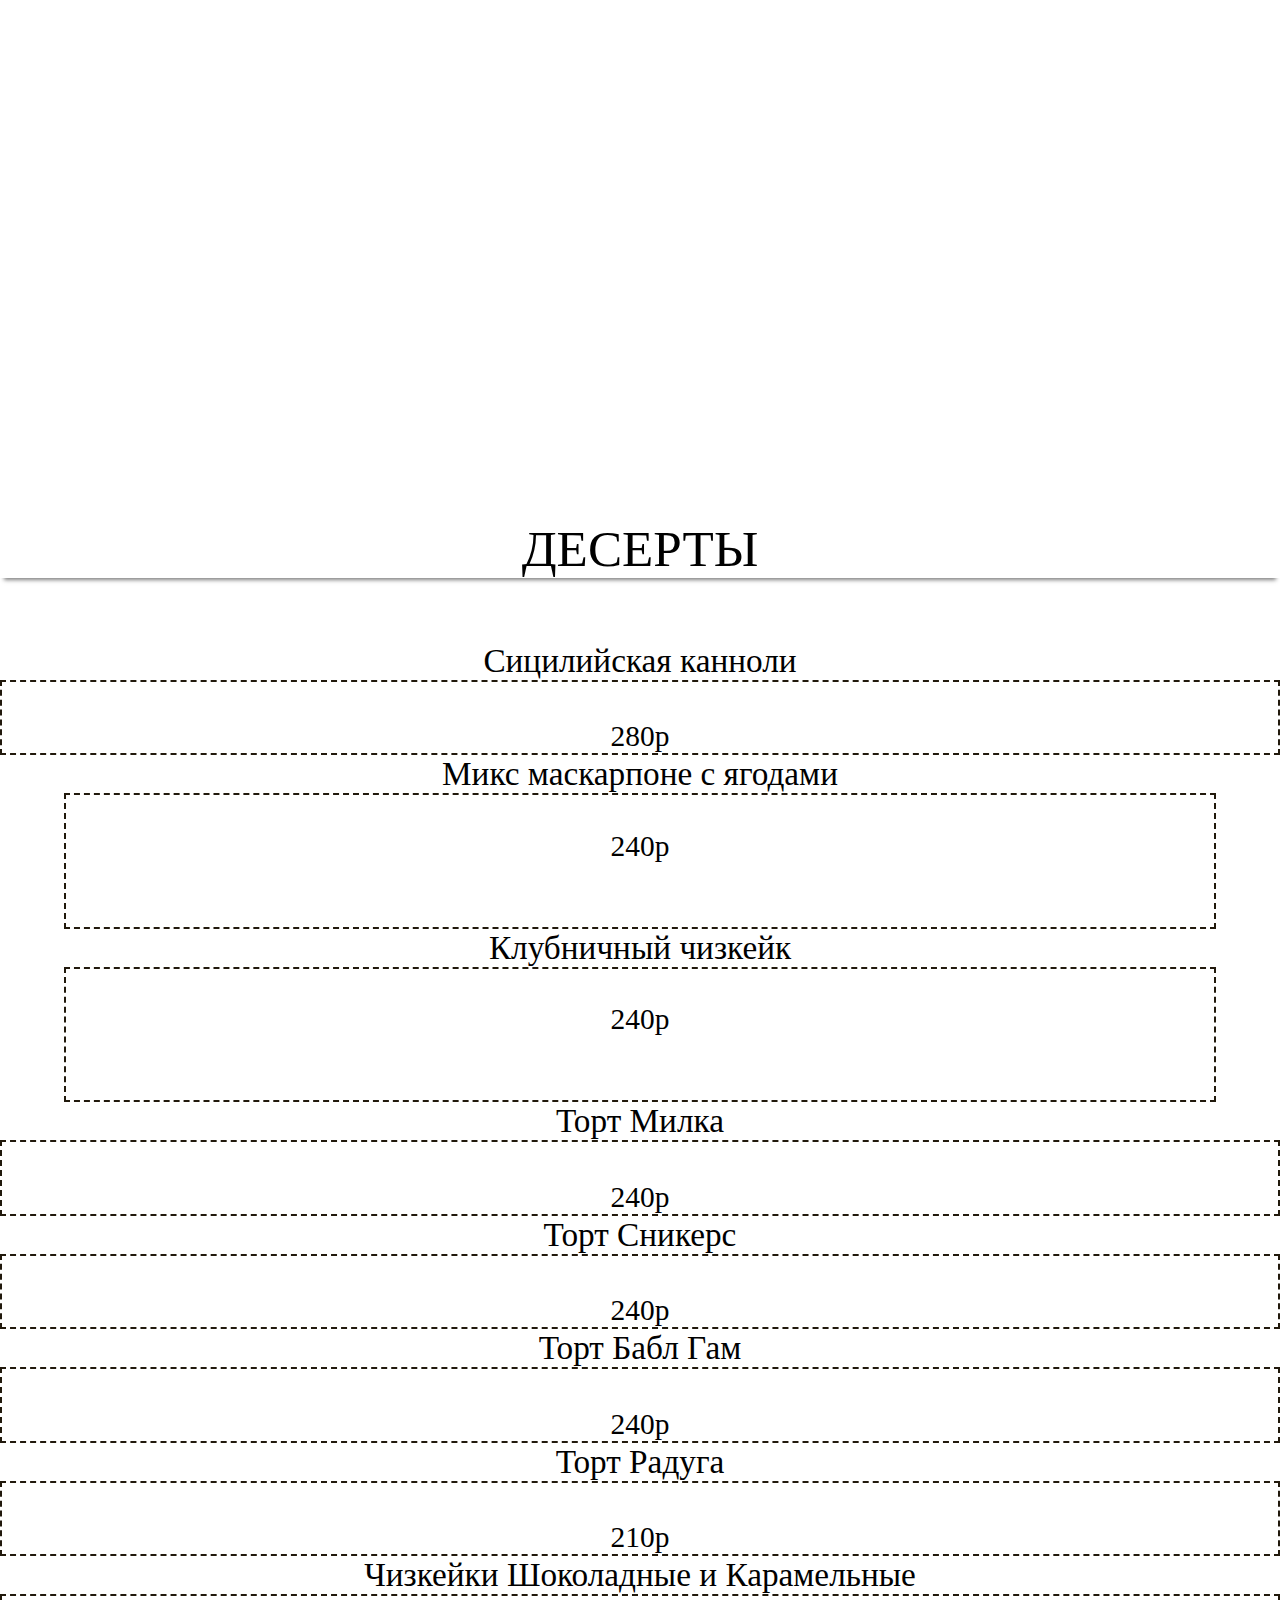
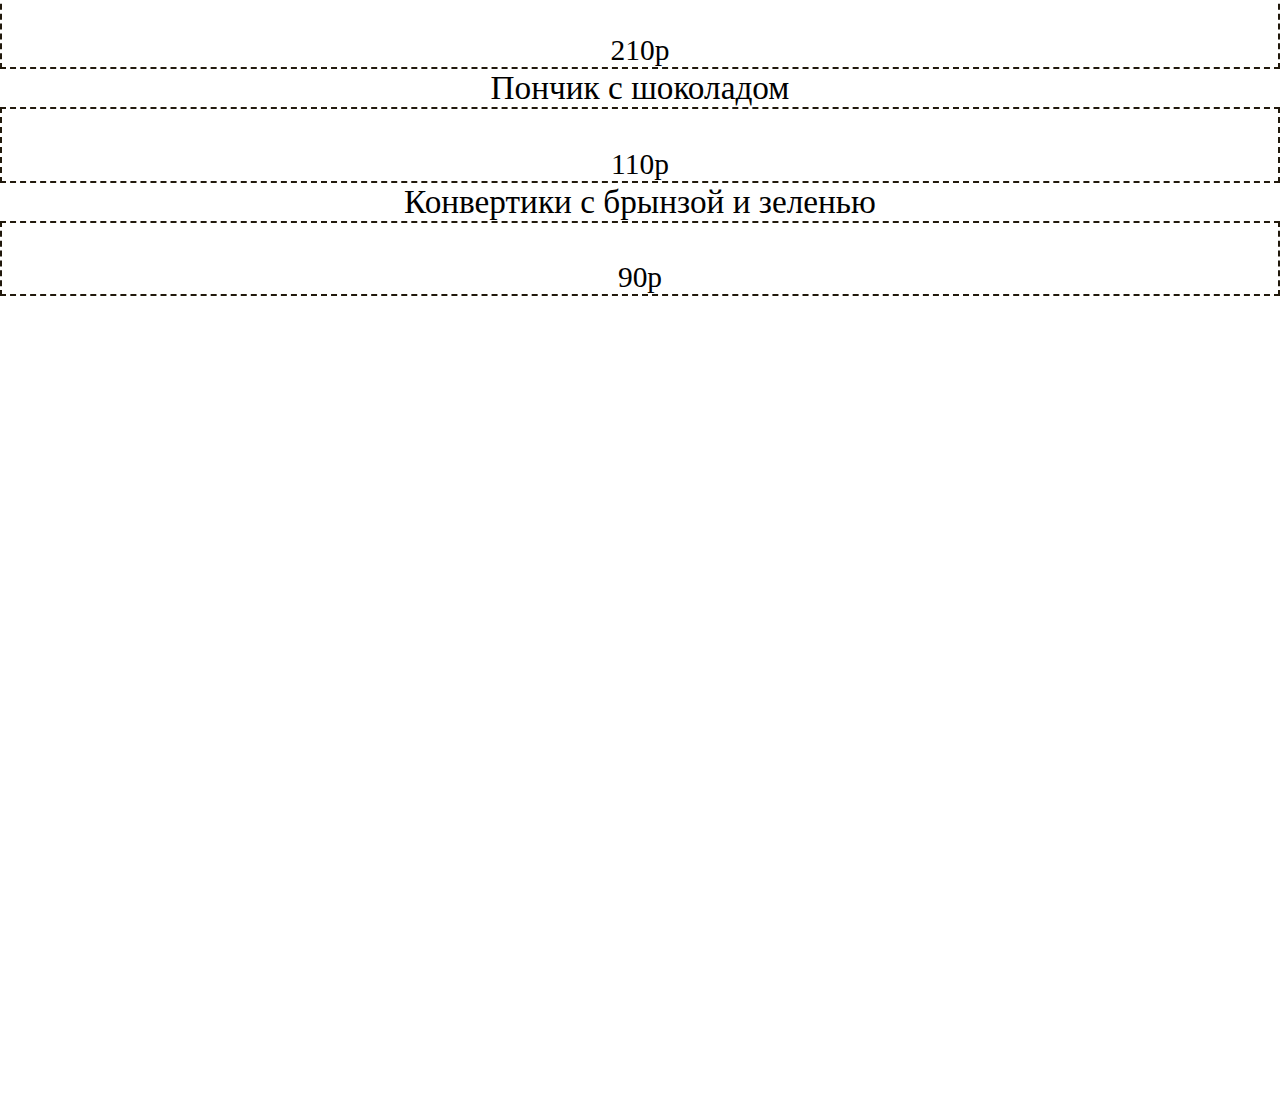
==== cakes.html @ e5238f92 "d" ====
<!DOCTYPE html>
<html lang="en">
<head>
    <meta charset="UTF-8">
    <meta name="viewport" content="width=device-width, initial-scale=1.0">
    <title>Главная</title>
    <link rel="stylesheet" href="styles.css">
    
</head>
<body style="background-image: url(images/finca-182-_1.jpg);">




    <div class="am" ><a href="index.html" id="glavnaya" align="center"><b id="vernutsya">Вернуться<br>на<br>главную</b></a></div>
    <div class="classicLogo" align="center" id="classicCof" style="margin:5% auto; width: auto;background-color:  white;box-shadow: 0 6px 4px -4px rgba(0, 0, 0, 0.5)">ДЕСЕРТЫ</div>
<div class="classicCake" >       
        <div class="classicCard"><div class="imgCake" style="background-image: url(images/pirozhnoe-sitsilijskaya-kanolo-2-1.jpg)"></div><div class="descriptionC" align="center"><div class="coffeeName">Сицилийская канноли</div><div class="coffeeDescription">280р</div></div></div>
        <div class="classicCard"><div class="imgCake" style="background-image: url(images/Tort_Yagodnyj_miks_s_maskarpone_1610_kg_14_porcz4_DF-0.jpg);"></div><div class="description" align="center"><div class="coffeeName">Микс маскарпоне с ягодами</div><div class="coffeeDescription"><div>240р</div><div class="titata"></div></div></div></div>
        <div class="classicCard"><div class="imgCake" style="background-image: url(images/chizkejk_klubnichnyj_1_56_kg.jpg)"></div><div class="description" align="center"><div class="coffeeName">Клубничный чизкейк</div><div class="coffeeDescription"><div>240р</div><div class="titata"></div></div></div></div>
        <div class="classicCard"><div class="imgCake" style="background-image: url(images/images/4f5a680e99bef23bc2319022e5d04fc9.jpg)"></div><div class="descriptionC" align="center"><div class="coffeeName">Торт Милка</div><div class="coffeeDescription">240р</div></div></div>
        <div class="classicCard"><div class="imgCake" style="background-image: url(images/0e05eee7c695a9e381f08a03bce697a1-680x500.jpeg)"></div><div class="descriptionC" align="center"><div class="coffeeName">Торт Сникерс</div><div class="coffeeDescription">240р</div></div></div>
        <div class="classicCard"><div class="imgCake" style="background-image: url(images/8aaecc8be2d02c99dc3c0104f6e.jpg)"></div><div class="descriptionC" align="center"><div class="coffeeName">Торт Бабл Гам</div><div class="coffeeDescription">240р</div></div></div>
        <div class="classicCard"><div class="imgCake" style="background-image: url(images/gourmet-dessert-cake.jpeg)"></div><div class="descriptionC" align="center"><div class="coffeeName">Торт Радуга</div><div class="coffeeDescription">210р</div></div></div>
        <div class="classicCard"><div class="imgCake" style="background-image: url(images/chizkejk-assorti-shokoladno-karamelnoe-2-0.jpg)"></div><div class="descriptionC" align="center"><div class="coffeeName">Чизкейки Шоколадные и Карамельные</div><div class="coffeeDescription">210р</div></div></div>
        <div class="classicCard"><div class="imgCake" style="background-image: url(images/donat-glazirovannyj-s-shokoladnoj-nachinkoj-320x320.jpg)"></div><div class="descriptionC" align="center"><div class="coffeeName">Пончик с шоколадом</div><div class="coffeeDescription">110р</div></div></div>
        <div class="classicCard"><div class="imgCake" style="background-image: url(images/1645765741_1-vostorg-buzz-p-konvertiki-iz-lepeshki-s-nachinkoi-3.jpg)"></div><div class="descriptionC" align="center"><div class="coffeeName">Конвертики с брынзой и зеленью</div><div class="coffeeDescription">90р</div></div></div>

        <!-- <div class="classicCard"><div class="imgCake" style="background-image: url(images/tiramisu-maskarpone-0.jpg)"></div><div class="descriptionC" align="center"><div class="coffeeName">Тирамису</div><div class="coffeeDescription"><div>280 руб.</div><div class="titata"></div></div></div></div> -->
        <!-- <div class="classicCard"><div class="imgCake" style="background-image: url(images/tort-rikotta-s-grushej-2-0.jpg)"></div><div class="descriptionC" align="center"><div class="coffeeName">Риккота и грушей</div><div class="coffeeDescription"><div>260 руб.</div><div class="titata"></div></div></div></div> -->
        <!-- <div class="classicCard"><div class="imgCake" style="background-image: url(images/tort-red-velvet-3-0.jpg)"></div><div class="descriptionC" align="center"><div class="coffeeName">Красный бархат</div><div class="coffeeDescription"><div>240 руб.</div><div></div></div></div></div> -->
        <!-- <div class="classicCard"><div class="imgCake" style="background-image: url(images/pirozhnoe-grafskie-razvaliny-2-1.jpg)"></div><div class="descriptionC" align="center"><div class="coffeeName">Графские развалины</div><div class="coffeeDescription"><div>240 руб.</div><div class="titata"></div></div></div></div> -->
        <!-- <div class="classicCard"><div class="imgCake" style="background-image: url(images/tort-mandarinovyj-s-merengoj-2-0.jpg)"></div><div class="descriptionC" align="center"><div class="coffeeName">Мандариновый тортик</div><div class="coffeeDescription"><div>240 руб.</div><div class="titata"></div></div></div></div> -->
        <!-- <div class="classicCard"><div class="imgCake" style="background-image: url(images/tort-smetannik-12p-0.jpg)"></div><div class="descriptionC" align="center"><div class="coffeeName">Сметанник</div><div class="coffeeDescription"><div>210 руб.</div><div class="titata"></div></div></div></div> -->
        <!-- <div class="classicCard"><div class="imgCake" style="background-image: url(images/tartaletka_malinovaya-0.jpg)"></div><div class="descriptionC" align="center"><div class="coffeeName">Тарталетка с малиной</div><div class="coffeeDescription"><div>210 руб.</div><div class="titata">Постная и самое главное мега вкусная тарталетка</div></div></div></div> -->
        <!-- <div class="classicCard"><div class="imgCake" style="background-image: url(images/f35ddae2199bd16170cbde7e03fb8c80-1100x825.jpg)"></div><div class="descriptionC" align="center"><div class="coffeeName">Тарталетка с фисташкой и малиной</div><div class="coffeeDescription"><p><br>210 руб.<br><br></p></div></div></div> -->
        <!-- <div class="classicCard"><div class="imgCake" style="background-image: url(images/ponchik-s-rozovoj-glazuryu-i-posypkoj-iz-belogo-shokolada-320x320.jpg)"></div><div class="descriptionC" align="center"><div class="coffeeName">Пончик с панакотой</div><div class="coffeeDescription"><p><br>110 руб.<br><br>Раф, который хочет почувствовать себя на курорте. Летний, свежий и сладкий.</p></div></div></div> -->
        <!-- <div class="classicCard"><div class="imgCake" style="background-image: url(images/ponchik-s-malinovoj-nachinkoj-konditerskoj-rozovoj-glazuryu-1.jpg)"></div><div class="descriptionC" align="center"><div class="coffeeName">Пончик с малиной</div><div class="coffeeDescription"><div>110 руб.</div><div class="titata">Взрывной дуэт,,, Этот пончик станет настоящим хитом в компании чашечки кофе</div></div></div></div> -->
        <!-- <div class="classicCard"><div class="imgCake" style="background-image: url(images/kruassan-otpechennyj-s-vetchinoj-i-syrom-2-0.jpg)"></div><div class="descriptionC" align="center"><div class="coffeeName">Круассан с сыром и ветчиной</div><div class="coffeeDescription"><p><br>180 руб.</p></div></div></div> -->
</div>
</body>
</html>
---- styles.css ----
html{
    margin: 0%;
    padding: 0%;
    height: 300%;
    overflow-x: hidden; 
}
body{
    margin: 0%;
    padding: 0%;
    height: 100%;
    
}

.a{
    background-image: url("holder.jpg") ;
    background-repeat: no-repeat;
    background-position: 50%,50%; 
background-size: cover; 
    height: 30%;
    display: flex;
    flex-direction: column;
    color: white;
    font-family:Incendio;
    position:relative;
padding-bottom:50px;


-webkit-animation-duration: 4s;
animation-duration: 4s;
-webkit-animation-fill-mode: both;
animation-fill-mode: both;
-webkit-animation-name: fadeIn;
animation-name: fadeIn;
}

@-webkit-keyframes fadeIn {
    0% {opacity: 0;}
    100% {opacity: 1;}
    }
    @keyframes fadeIn {
    0% {opacity: 0;}
    100% {opacity: 1;}
    }
.am{
    background-image: url("Coffee_Lavandula_Cookies_442414_3840x2400.jpg") ;
    background-repeat: no-repeat;
    background-position: 50%,50%; 
background-size: cover; 
    height: 15%;
    display: flex;
    flex-direction: column;
    color: white;
    font-family:Incendio;
    position:relative;
padding-bottom:50px;

}
#aslogan{
    
    margin:auto 2% auto 62%;
    
    font-size: 3.7vw;
    /* background-color: darkmagenta; */
}

#shapka{
    display: flex;
    font-size: 3.1vw;
    /* margin: 6% 0 0 0; */
    padding: 0 10% 1% 10%;
    column-gap: 10%;
    background-color: rgba(0, 0, 0, 0.486);
    transition: 0.5s; /* Время эффекта */
    position:absolute;
bottom:0;
width:100%;
}

#shapka:hover{
    display: flex;
    font-size: 3.1vw;
    margin: 6% 0 0 0;
    padding: 0 10% 1% 10%;
    column-gap: 10%;
    color: rgb(0, 0, 0);
    background-color: rgba(255, 255, 255, 0.429);
}
a.button {
    text-decoration: none;
}
   
#b{
    display: flex;
    padding: 4% 10% 0 16%;
    height: auto;
    column-gap: 20%;
 
}

#bimg{
    /* background-color: greenyellow; */
    width: 48%;
}
#bimg img{
    width: 100%;
    margin:5% 15%;
    transition: 0.5s; /* Время эффекта */
}

   #bimg img:hover {
    transform: scale(1.1); /* Увеличиваем масштаб */
    
   }

#insta img:hover{
    transform: scale(1.1); /* Увеличиваем масштаб */
}












#bslogan {
    width: 50%;
    font-family:Incendio;
    font-size: 3vw;
    border-top:  dashed rgb(33, 25, 12) 2px;
    padding: 3% 0;
    display: flex;
    flex-direction: column;
    row-gap: 5%;
}

#bslogan img{
    width: 47%;
    margin-left: 26%;
}

#c{
    padding: 2% 5%;
    display: grid;
    grid-gap: 10px;
    grid-template-columns: repeat(auto-fill, minmax(45%, 45%));
    column-gap: 5%;
    row-gap:10%;
    height: 20%;    
    justify-content: center;
}




.menuCoffee{
    background-color: black;
    width: 100%;
    background-position: 50%,50%; 
background-size: 100%; 
color: white;
    font-family:Incendio;
    font-size: 2.5vw;
    padding: 1% 0 0 4%;
    transition: 0.2s; /* Время эффекта */
    background-repeat: no-repeat;
    
}

.menuCoffee:hover{
    width: 100%;
    background-position: 50%,50%; 
background-size: 100%; 
color: white;
    font-family:Incendio;
    font-size: 2.5vw;
    padding: 1% 0 0 4%;
    box-shadow: 0px -5px 10px 0px rgba(0, 0, 0, 0.5)
}


.menuCoffeeText{
    width: 100%;
    height:100%;
    background-position: 50%,50%; 
background-size: 100%; 
color: rgb(0, 0, 0);
    font-family:Incendio;
    font-size: 4.2vw;
    padding: 4% 0 0 4%;
    background-color: rgba(255, 255, 255, 0.806);
    transition: 0.9s; /* Время эффекта */
    text-align: center;
    border: dotted black 3px;
}
.menuCoffeeText:hover{
    width: 100%;
    height:100%;
    background-position: 50%,50%; 
background-size: 100%; 
color: rgb(0, 0, 0);
    font-family:Incendio;
    font-size: 4.7vw;
    padding: 4% 0 0 4%;
    background-color: rgba(255, 255, 255, 0.806);
    transition: 0.9s; /* Время эффекта */
    text-align: center;
    border: dotted black 3px;
}


.classicLogo{
    font-family:Standard;
    font-size: 4vw;
    margin: 7% 5% 1% 5%;
}
.classicLogo2{
    font-family:Standard;
    font-size: 4vw;
    margin: 2% 5% 1% 5%;
}


.classic{
    display: grid;
    column-gap: 3%;
    row-gap: 5%;
        grid-template-columns: repeat(3,30%);
        grid-template-rows: 30% 30% 30%;
        justify-content: center;
        width: 100%;
        margin-top: 1%;
}
.classic2{
    display: grid;
    column-gap: 3%;
    row-gap: 2%;
        grid-template-columns: repeat(3,30%);
        grid-template-rows: 50% 50%;
        justify-content: center;
        width: 100%;
}

.classic3{
    display: grid;
    column-gap: 3%;
    row-gap: 5%;
        grid-template-columns: repeat(3,30%);
        grid-template-rows: 30% 30% 30%;
        justify-content: center;
        width: 100%;
        margin-top: 1%;
}
.classic4{
    display: grid;
    column-gap: 3%;
    row-gap: 2%;
        grid-template-columns: repeat(3,30%);
        grid-template-rows: 23% 23% 23% 23%;
        justify-content: center;
        width: 100%;
        margin-top: 1%;
}
.classic5{
    display: grid;
    column-gap: 3%;
    row-gap: 2%;
        grid-template-columns: repeat(3,30%);
        grid-template-rows: 23% 23% 23% 23%;
        justify-content: center;
        width: 100%;
        margin-top: 1%;
}
.classicCard{
    width:100%;
    height:110%;
    padding: 0;
    display: flex;
    flex-direction: column;
    font-family:Incendio;
background-color: white;
}
.SiropCard{
    width:auto;
    height:100%;
    padding: 0;
    display: flex;
    flex-direction: column;
    font-family:LavanderiaC;
    
}
.vseSiropy{
    display: grid;
        column-gap: 5%;
        row-gap: 1%;
            grid-template-columns: repeat(6,10%);
            grid-template-rows: 50% 50%;
            justify-content: center;
            width: auto;
            margin-top: 1%;
            height:40%;
            background-color: rgba(255, 255, 255, 0.564);
            border-top: dotted 7px rgb(146, 105, 160);
}
.vseSiropy2{
    display: grid;
        column-gap: 5%;
        row-gap: 1%;
            grid-template-columns: repeat(6,10%);
            grid-template-rows: 19% 19% 19% 19% 19%;
            justify-content: center;
            width: auto;
            margin-top: 1%;
            height:100%;
            background-color: rgba(255, 255, 255, 0.564);
            border-top: dotted 7px rgb(146, 105, 160);
}
.vseSiropy3{
    display: grid;
        column-gap: 5%;
        row-gap: 1%;
            grid-template-columns: repeat(6,10%);
            grid-template-rows:  32% 32% 32%;
            justify-content: center;
            width: auto;
            margin-top: 1%;
            height:60%;
            background-color: rgba(255, 255, 255, 0.564);
            border-top: dotted 7px rgb(146, 105, 160);
}
.vseSiropy4{
    display: grid;
        column-gap: 5%;
        row-gap: 1%;
            grid-template-columns: repeat(6,10%);
            grid-template-rows:  100;
            justify-content: center;
            width: auto;
            margin-top: 1%;
            height:20%;
            background-color: rgba(255, 255, 255, 0.564);
            border-top: dotted 7px rgb(146, 105, 160);
}
.vseSiropy5{
    display: grid;
        column-gap: 5%;
        row-gap: 1%;
            grid-template-columns: repeat(6,10%);
            grid-template-rows:  100;
            justify-content: center;
            width: auto;
            margin-top: 1%;
            height:20%;
            background-color: rgba(255, 255, 255, 0.564);
            border-top: dotted 7px rgb(146, 105, 160);
}
.imgCoffee{
    height:50%;
    background-position: 50%,50%; 
background-size: 100%; 
background-repeat: no-repeat;
aspect-ratio: 1 /1;
}
.imgCoffee2{
    height:90%;
    background-position: 50%,50%; 
background-size: 100%; 
background-repeat: no-repeat;
aspect-ratio: 1 /1;
background-position:  bottom;
}
.description{
    height:50%;
    padding: 0 5%;
   
    display: flex;
    flex-direction: column;
}
.description2{
    height:10%;
}
.coffeeName{
    padding: 0 0 0 0;
    height:auto;
    font-size: 2.6vw;
}
.coffeeName2{
    background-color: white;
    padding: 0 0 0 0;
    height:auto;
    margin-top:3%;
    font-size: 2.3vw;
    /* border:dashed rgb(33, 25, 12) 2px; */
    box-shadow: 0 6px 4px -4px rgba(0, 0, 0, .2);
}
.coffeeDescription{
    font-size: 2.3vw;
    padding: 3% 1% 0 1%;
    height:auto;
    border:  dashed rgb(33, 25, 12) 2px;
    vertical-align: middle
    
}
.coffeeDescription2{
    font-size: 1.3vw;
    padding: 1% 0.2% 0 0.2% ;
    height:auto;
    border:  dashed rgb(33, 25, 12) 2px;
    vertical-align: middle
    
}
font-face {
	font-family: 'CzizhBody'; 
	src: url(ofont.ru_Czizh.ttf); 
}

@font-face {
	font-family: 'Incendio'; 
	src: url(ofont.ru_Ebbe.ttf); 
}
@font-face {
	font-family: 'LavanderiaC'; 
	src: url(ofont.ru_LavanderiaC.ttf); 
}
@font-face {
	font-family: 'CaressofSteel'; 
	src: url(ofont.ru_Caress\ of\ Steel.ttf); 
}

@font-face {
	font-family: 'Hero'; 
	src: url(ofont.ru_Hero.ttf); 
}

@font-face {
	font-family: 'Standard'; 
	src: url(ofont.ru_Ebbe\ \(1\).ttf); 
}
#sliders{
    display: flex;
    margin:10% 30%;
}




a {
    text-decoration: none;
    color:inherit;
}

a:link {
    text-decoration: none;
    color:inherit;
}

a:visited {
    text-decoration: none;
    color:inherit;
}

a:focus {
    text-decoration: none;
    color:inherit;
}

a:hover {text-decoration: none;
    color:inherit;
}

a:active {
    text-decoration: none;
    color:inherit;
}

/* 
.slider {
  position: relative;
  width: 100%;
  height: 400px;
  overflow: hidden;
}
 
.slide {
  position: absolute;
  width: 100%;
  height: 100%;
  opacity: 0;
  transition: opacity 1s;
}
 
.slide:first-child {
  opacity: 1;
} */





#vernutsya{
    margin:auto;
    color: white;
    font-family:Incendio;
   
}

#glavnaya{
    display: flex;
    flex-direction: column;
    background-repeat: no-repeat;
    background-position: center center;
background-size: cover; 
    background-image: url("orig.png") ;
    background-position: 50%,50%; 
background-size: 150%; 
margin: 1% 30%;
padding:auto;
height: 100%;
margin-top:2%;
font-size: 2.5vw;
    transition: 0.5s; /* Время эффекта */
    
}
#glavnaya:hover{
    display: flex;
    flex-direction: column;
    background-repeat: no-repeat;
    background-position: center center;
background-size: cover; 
    background-image: url("orig.png") ;
    background-position: 50%,50%; 
background-size: 150%; 
margin: 1% 30%;
padding:auto;
height: 100%;
margin-top:2%;
    font-size: 2.7vw;
    transform: scale(1.2);
}



#simg{
    width: 100%;
}

#simg img{
    width: 100%;
    margin:0% 10%;
    transition: 0.5s; /* Время эффекта */
}

#simg img:hover {
    transform: scale(1.1); /* Увеличиваем масштаб */
   
   }

   #s{
    display: flex;
    padding: 2% 10% 0 2%;
    height:auto;
    column-gap: 15%;
    
   }
   #stext{
    width: 50%;
    font-family:Incendio;
    font-size: 3.4vw;
    border-top:  dashed rgb(33, 25, 12) 2px;
    padding: 3% 0;
    display: flex;
    flex-direction: column;
    row-gap: 5%;

   }




   .btn-up {
    /* фиксированное позиционирование */
    position: fixed;
    /* цвет фона */
    background-color: #452613;
    /* расстояние от правого края окна браузера */
    right: 20px;
    /* расстояние от нижнего края окна браузера */
    bottom: 0;
    /* скругление верхнего левого угла */
    border-top-left-radius: 8px;
    /* скругление верхнего правого угла */
    border-top-right-radius: 8px;
    /* вид курсора */
    cursor: pointer;
    /* отображение элемента как flex */
    display: flex;
    /* выравниваем элементы внутри элемента по центру вдоль поперечной оси */
    align-items: center;
    /* выравниваем элементы внутри элемента по центру вдоль главной оси */
    justify-content: center;
    /* ширина элемента */
    width: 60px;
    /* высота элемента */
    height: 50px;
  }
  
  .btn-up::before {
    content: "";
    width: 40px;
    height: 40px;
    background: transparent no-repeat center center;
    background-size: 100% 100%;
    background-image: url("data:image/svg+xml,%3Csvg xmlns='http://www.w3.org/2000/svg' width='16' height='16' fill='%23fff' viewBox='0 0 16 16'%3E%3Cpath fill-rule='evenodd' d='M7.646 4.646a.5.5 0 0 1 .708 0l6 6a.5.5 0 0 1-.708.708L8 5.707l-5.646 5.647a.5.5 0 0 1-.708-.708l6-6z'/%3E%3C/svg%3E");
  }
  
  .btn-up_hide {
    display: none;
  }
  .titata{
    padding:2rem 0.5rem;
  }
  
  @media (hover: hover) and (pointer: fine) {
    .btn-up:hover {
      background-color: #502d18; /* цвет заднего фона при наведении */
    }
    
  }


  @media (orientation: portrait) {
    #aslogan{
    
        margin:auto 2% auto 62%;
        
        font-size: 6vw;
    }
    body{
        box-shadow: inset 0px 0px 40px 40px #ffffff;
    }
    .a{
        height: 5%;}
    .am{
            height: 7%;}
            
            
            #glavnaya{
                
            background-size: 300%; 
            margin-top:3% 0 0 0;
            font-size: 6.5vw;
                
            }
            #glavnaya:hover{
                background-size: 300%; 
            margin-top:3% 0 0 0;
            font-size: 7.5vw;
            }




            #b{
                display: flex;
                padding: 4% 1% 0 1%;
                height: auto;
                column-gap: 15%;
                
            }
            #shapka{
                display: flex;
                font-size: 6vw;
                padding: 0 2% 1% 2%;
                column-gap: 4%;
                background-color: rgba(0, 0, 0, 0.486);
                transition: 0.5s; /* Время эффекта */
                position:absolute;
            bottom:0;
            width:100%;
            }
            #bimg{
                /* background-color: greenyellow; */
                width: 70%;
            }
            #bslogan {
                width: 50%;
                font-family:Incendio;
                font-size: 6vw;
                border-top:  dashed rgb(33, 25, 12) 2px;
                padding: 3% 0;
                display: flex;
                flex-direction: column;
                row-gap: 5%;
            }
            #c{
                padding: 2% 0;
                display: grid;
                grid-gap: 10px;
                grid-template-columns: repeat(auto-fill, minmax(300px, 300px));
                column-gap: 5%;
                row-gap:5%;
                height: 40%;    
                justify-content: center;
            }
            .menuCoffeeText{
                width: auto;
                height:auto;
                background-position: 50%,50%; 
            background-size: 100%; 
            color: white;
                font-family:Incendio;
                font-size: 8vw;
                padding: 5% 0 0 10%;
                color: rgb(0, 0, 0);
                background-color: rgba(255, 255, 255, 0.792);
                transition: 0.9s; /* Время эффекта */
                border:none;
                border-bottom: dashed black 4px;
            }
            .menuCoffee{
                border-radius: 5%;
                padding:0;
            }
            .classicLogo{
                font-family:Standard;
                font-size: 10vw;
                margin: 7% 5% 0 5%;
            }
            .classicCard{
                width:100%;
                height:auto;
                padding: 0;
                display: flex;
                flex-direction: column;
            }
            .classicRow{
                height:8%;
  }

  .classic{
    display: grid;
    column-gap: 3%;
    row-gap: 5%;
        grid-template-columns: repeat(2,45%);
        grid-template-rows: auto;
        justify-content: center;
        width: 100%;
        margin-top: 1%;
}
.classic2{
    display: grid;
    column-gap: 3%;
    row-gap: 2%;
    
        grid-template-columns: repeat(2,45%);
        grid-template-rows: 30% 30% 30%;
        justify-content: center;
        width: 100%;
}

.classic3{
    display: grid;
    column-gap: 3%;
    row-gap: 5%;
        grid-template-columns: repeat(2,45%);
        grid-template-rows: 20% 20% 20% 20%;
        justify-content: center;
        width: 100%;
        margin-top: 1%;
}
.classic4{
    display: grid;
    column-gap: 3%;
    row-gap: 2%;
    height: auto;
        grid-template-columns: repeat(2,45%);
        grid-template-rows: 18% 18% 18% 18% 18% ;
        justify-content: center;
        width: 100%;
        margin-top: 1%;
}
.classic5{
    display: grid;
    column-gap: 3%;
    row-gap: 2%;
        grid-template-columns: repeat(2,45%);
        grid-template-rows: 15% 15% 15% 15% 15% 15% ; 
        justify-content: center;
        width: 100%;
        margin-top: 1%;
}
    .coffeeName{
        font-size: 6vw;
        height:auto;
    }
    .coffeeDescription{
        font-size: 4.5vw;
        height:100%;
        justify-content: auto;
    }

    .imgCoffee{
        height: 60%;
        aspect-ratio: 1/1;
    }
    .imgCoffee2{
        height:100%;
        background-position: 50%,50%; 
    background-size: 80%; 
    background-repeat: no-repeat;
    aspect-ratio: 1 /1;
    background-position:  bottom;
    }
    .description{
        height: 40%;
    }
    .titata{
        display: none
    }






    .classicLogo2{
        font-size: 11vw;
    }

    .SiropCard{
        font-family:LavanderiaC;
    }



    .coffeeName2{
        height:auto;
        font-size: 5vw;
        box-shadow: 0 6px 4px -4px rgba(0, 0, 0, 0.2);
    }
    .vseSiropy{
        display: grid;
            column-gap: 8%;
            row-gap: 1%;
                grid-template-columns: repeat(3, 25%);
                grid-template-rows: auto;
                justify-content: center;
                width: auto;
                margin-top: 1%;
                height:40%;
                background-color: rgba(255, 255, 255, 0.564);
                border-top: dotted 7px rgb(146, 105, 160);
    }
    .vseSiropy2{
        display: grid;
        column-gap: 8%;
        row-gap: 1%;
            grid-template-columns: repeat(3, 25%);
                grid-template-rows: auto;
                justify-content: center;
                width: auto;
                margin-top: 1%;
                height:100%;
                background-color: rgba(255, 255, 255, 0.564);
                border-top: dotted 7px rgb(146, 105, 160);
    }
    .vseSiropy3{
        display: grid;
        column-gap: 8%;
        row-gap: 1%;
            grid-template-columns: repeat(3, 25%);
                grid-template-rows:  auto;
                justify-content: center;
                width: auto;
                margin-top: 1%;
                height:60%;
                background-color: rgba(255, 255, 255, 0.564);
                border-top: dotted 7px rgb(146, 105, 160);
    }
    .vseSiropy4{
        display: grid;
        column-gap: 8%;
        row-gap: 1%;
            grid-template-columns: repeat(3, 25%);
                grid-template-rows:  auto;
                justify-content: center;
                width: auto;
                margin-top: 1%;
                height:20%;
                background-color: rgba(255, 255, 255, 0.564);
                border-top: dotted 7px rgb(146, 105, 160);
    }
    .vseSiropy5{
        display: grid;
        column-gap: 8%;
        row-gap: 1%;
            grid-template-columns: repeat(3, 25%);
                grid-template-rows:  30% 30% 30%;
                justify-content: center;
                width: auto;
                margin-top: 1%;
                height:40%;
                background-color: rgba(255, 255, 255, 0.564);
                border-top: dotted 7px rgb(146, 105, 160);
    }
  }
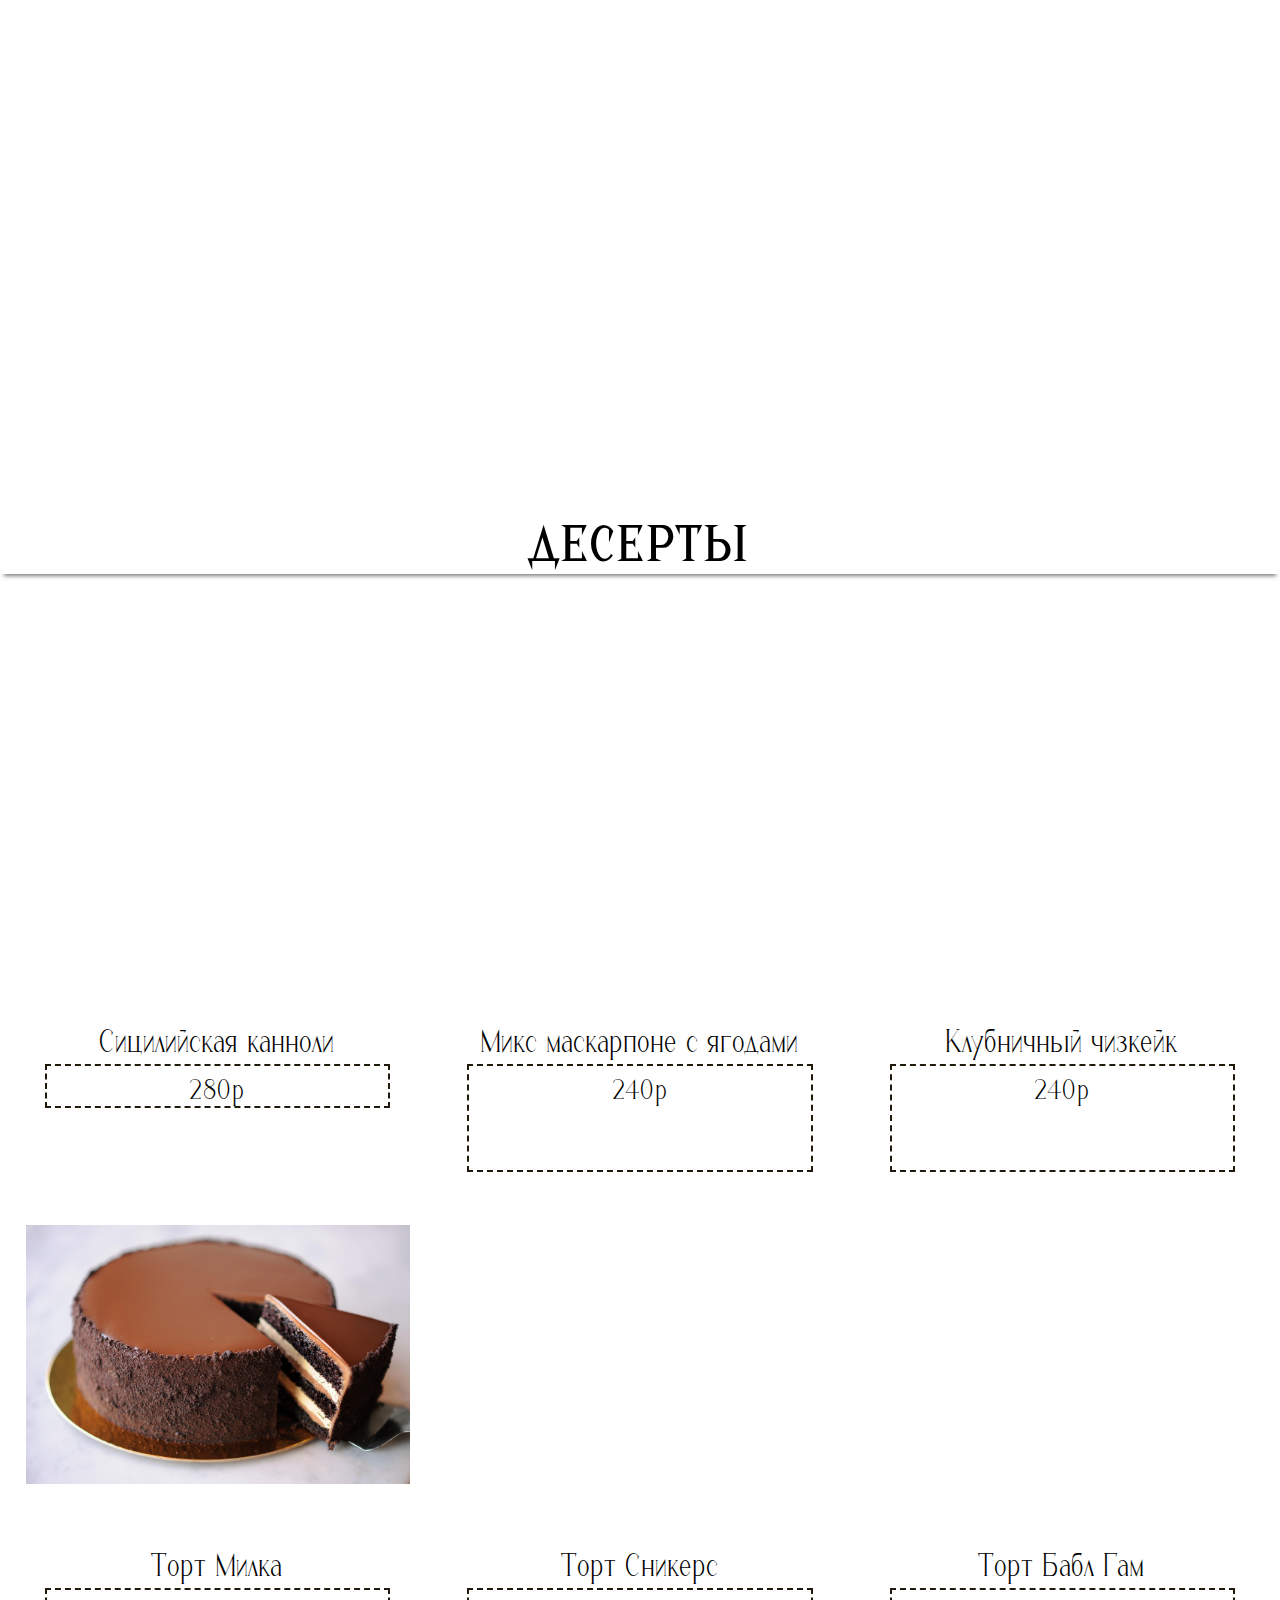
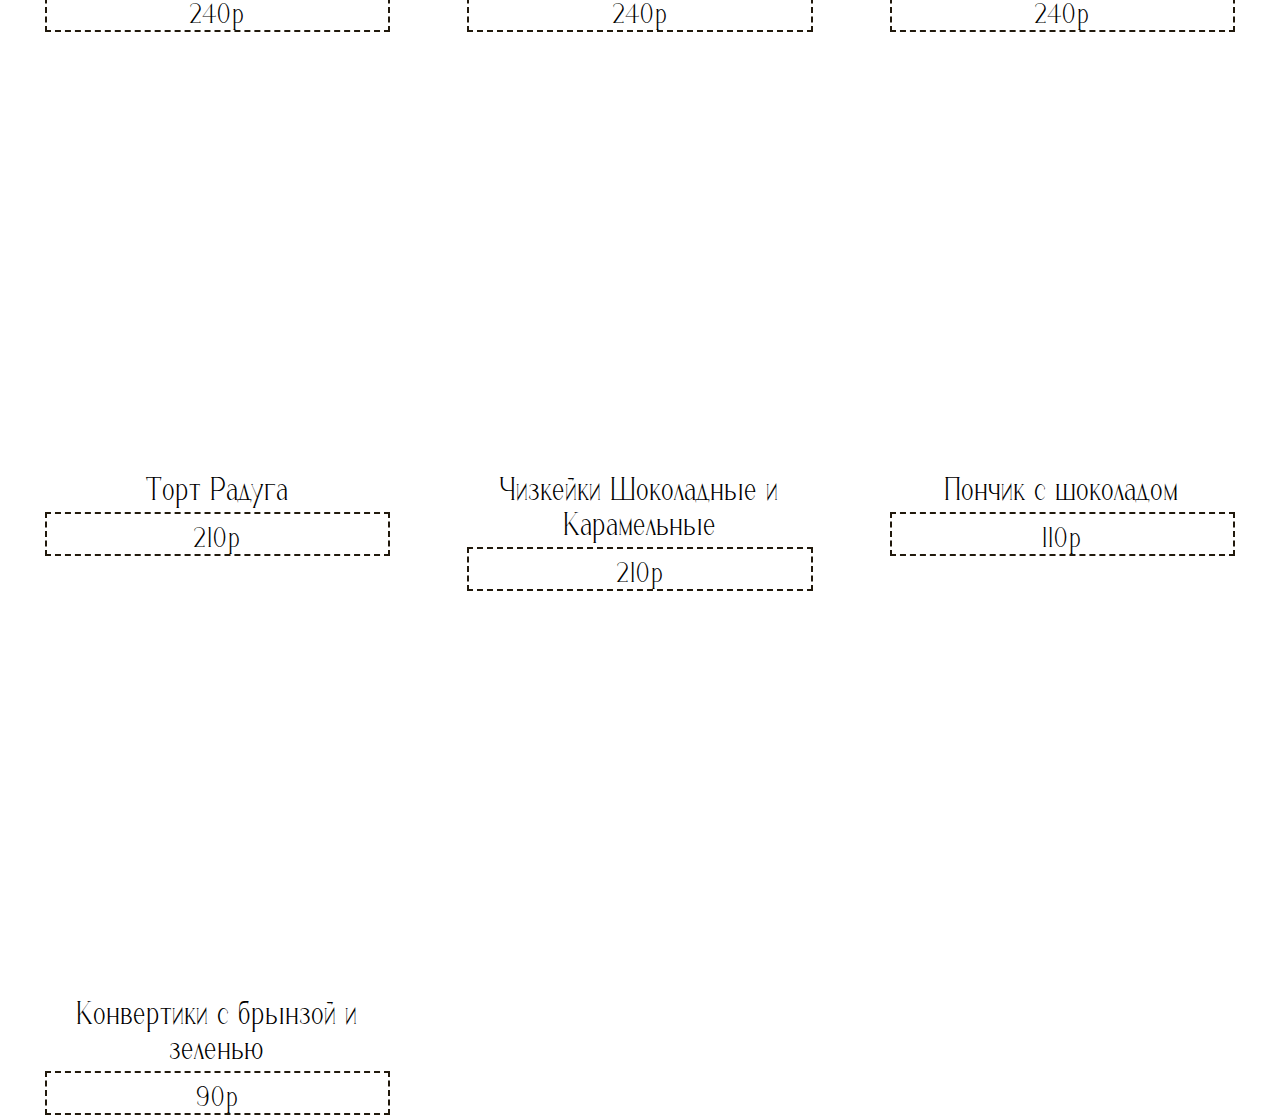
==== commit ee7b2b7d: "a" ====
--- a/cakes.html
+++ b/cakes.html
@@ -7,7 +7,7 @@
     <link rel="stylesheet" href="styles.css">
     
 </head>
-<body style="background-image: url(images/finca-182-_1.jpg);">
+<body style="background-image: url(images/sfkejhfjsehdyed6eded.png);">
 
 
 
@@ -18,7 +18,7 @@
         <div class="classicCard"><div class="imgCake" style="background-image: url(images/pirozhnoe-sitsilijskaya-kanolo-2-1.jpg)"></div><div class="descriptionC" align="center"><div class="coffeeName">Сицилийская канноли</div><div class="coffeeDescription">280р</div></div></div>
         <div class="classicCard"><div class="imgCake" style="background-image: url(images/Tort_Yagodnyj_miks_s_maskarpone_1610_kg_14_porcz4_DF-0.jpg);"></div><div class="description" align="center"><div class="coffeeName">Микс маскарпоне с ягодами</div><div class="coffeeDescription"><div>240р</div><div class="titata"></div></div></div></div>
         <div class="classicCard"><div class="imgCake" style="background-image: url(images/chizkejk_klubnichnyj_1_56_kg.jpg)"></div><div class="description" align="center"><div class="coffeeName">Клубничный чизкейк</div><div class="coffeeDescription"><div>240р</div><div class="titata"></div></div></div></div>
-        <div class="classicCard"><div class="imgCake" style="background-image: url(images/images/4f5a680e99bef23bc2319022e5d04fc9.jpg)"></div><div class="descriptionC" align="center"><div class="coffeeName">Торт Милка</div><div class="coffeeDescription">240р</div></div></div>
+        <div class="classicCard"><div class="imgCake" style="background-image: url(images/5401527ab7e95b154844a283f588833d.jpg)"></div><div class="descriptionC" align="center"><div class="coffeeName">Торт Милка</div><div class="coffeeDescription">240р</div></div></div>
         <div class="classicCard"><div class="imgCake" style="background-image: url(images/0e05eee7c695a9e381f08a03bce697a1-680x500.jpeg)"></div><div class="descriptionC" align="center"><div class="coffeeName">Торт Сникерс</div><div class="coffeeDescription">240р</div></div></div>
         <div class="classicCard"><div class="imgCake" style="background-image: url(images/8aaecc8be2d02c99dc3c0104f6e.jpg)"></div><div class="descriptionC" align="center"><div class="coffeeName">Торт Бабл Гам</div><div class="coffeeDescription">240р</div></div></div>
         <div class="classicCard"><div class="imgCake" style="background-image: url(images/gourmet-dessert-cake.jpeg)"></div><div class="descriptionC" align="center"><div class="coffeeName">Торт Радуга</div><div class="coffeeDescription">210р</div></div></div>
--- a/styles.css
+++ b/styles.css
@@ -11,8 +11,9 @@
     
 }
 
+/* ШАПКА ГЛАВНОЙ СТРАНИЦЫ */
 .a{
-    background-image: url("holder.jpg") ;
+    background-image: url("images/holder.jpg") ;
     background-repeat: no-repeat;
     background-position: 50%,50%; 
 background-size: cover; 
@@ -23,8 +24,6 @@
     font-family:Incendio;
     position:relative;
 padding-bottom:50px;
-
-
 -webkit-animation-duration: 4s;
 animation-duration: 4s;
 -webkit-animation-fill-mode: both;
@@ -41,8 +40,10 @@
     0% {opacity: 0;}
     100% {opacity: 1;}
     }
+
+/* ВЕРНУТЬСЯ НА ГЛАВНУЮ */
 .am{
-    background-image: url("Coffee_Lavandula_Cookies_442414_3840x2400.jpg") ;
+    background-image: url("images/Coffee_Lavandula_Cookies_442414_3840x2400.jpg") ;
     background-repeat: no-repeat;
     background-position: 50%,50%; 
 background-size: cover; 
@@ -55,14 +56,14 @@
 padding-bottom:50px;
 
 }
+
+/* СЛОГАН В ШАПКЕ ГЛАВНОЙ СТРАНИЦЫ */
 #aslogan{
-    
     margin:auto 2% auto 62%;
-    
     font-size: 3.7vw;
-    /* background-color: darkmagenta; */
-}
-
+}
+
+/* МЕНЮ С СЫЛКАМИ НА ДРУГИЕ СТРАНИЦЫ В ШАПКЕ НА ГЛАВНОЙ */
 #shapka{
     display: flex;
     font-size: 3.1vw;
@@ -85,10 +86,12 @@
     color: rgb(0, 0, 0);
     background-color: rgba(255, 255, 255, 0.429);
 }
+/* хз */
 a.button {
     text-decoration: none;
 }
    
+/* ИЗОБРАЖЕНИЕ И ЦИТАТА ПРО КОФЕ НА ГЛАВНОЙ */
 #b{
     display: flex;
     padding: 4% 10% 0 16%;
@@ -97,6 +100,7 @@
  
 }
 
+/* КАРТИНКА К ЦИТАТЕ ПРО КОФЕ НА ГЛАВНОЙ */
 #bimg{
     /* background-color: greenyellow; */
     width: 48%;
@@ -107,26 +111,15 @@
     transition: 0.5s; /* Время эффекта */
 }
 
-   #bimg img:hover {
+#bimg img:hover {
     transform: scale(1.1); /* Увеличиваем масштаб */
-    
-   }
+}
 
 #insta img:hover{
     transform: scale(1.1); /* Увеличиваем масштаб */
 }
 
-
-
-
-
-
-
-
-
-
-
-
+/* ЦИТАТА ПРО КОФЕ НА ГЛАВНОЙ */
 #bslogan {
     width: 50%;
     font-family:Incendio;
@@ -143,6 +136,7 @@
     margin-left: 26%;
 }
 
+/* МЕНЮ ГИПЕРССЫЛОК НА КАТЕГОРИЮ НАПИТКОВ */
 #c{
     padding: 2% 5%;
     display: grid;
@@ -154,9 +148,7 @@
     justify-content: center;
 }
 
-
-
-
+/* ГИПЕРССЫЛКА НА САМУ КАТЕГОРИЮ */
 .menuCoffee{
     background-color: black;
     width: 100%;
@@ -182,7 +174,7 @@
     box-shadow: 0px -5px 10px 0px rgba(0, 0, 0, 0.5)
 }
 
-
+/* ТЕКСТ В ССЫЛКЕ НА КАТЕГОРИЮ */
 .menuCoffeeText{
     width: 100%;
     height:100%;
@@ -224,6 +216,16 @@
     margin: 2% 5% 1% 5%;
 }
 
+.classicCake{
+    display: grid;
+    column-gap: 3%;
+    row-gap: 1%;
+        grid-template-columns: repeat(3,30%);
+        grid-template-rows: 25% 25% 25% 25%;
+        justify-content: center;
+        width: 100%;
+        margin-top: 1%;
+}
 
 .classic{
     display: grid;
@@ -244,7 +246,15 @@
         justify-content: center;
         width: 100%;
 }
-
+.classicAvt{
+    display: grid;
+    column-gap: 3%;
+    row-gap: 2%;
+        grid-template-columns: repeat(3,30%);
+        grid-template-rows: 50% 50%;
+        justify-content: center;
+        width: 100%;
+}
 .classic3{
     display: grid;
     column-gap: 3%;
@@ -277,12 +287,11 @@
 }
 .classicCard{
     width:100%;
-    height:110%;
+    height:auto;
     padding: 0;
     display: flex;
     flex-direction: column;
     font-family:Incendio;
-background-color: white;
 }
 .SiropCard{
     width:auto;
@@ -358,6 +367,14 @@
             background-color: rgba(255, 255, 255, 0.564);
             border-top: dotted 7px rgb(146, 105, 160);
 }
+.imgCake{
+    height:auto;
+    background-position: 50%,50%; 
+background-size: 100%; 
+background-repeat: no-repeat;
+aspect-ratio: 1 /1;}
+
+
 .imgCoffee{
     height:50%;
     background-position: 50%,50%; 
@@ -373,6 +390,14 @@
 aspect-ratio: 1 /1;
 background-position:  bottom;
 }
+.descriptionC{
+    height:30%;
+    padding: 0 5%;
+   
+    display: flex;
+    flex-direction: column;
+}
+
 .description{
     height:50%;
     padding: 0 5%;
@@ -384,7 +409,7 @@
     height:10%;
 }
 .coffeeName{
-    padding: 0 0 0 0;
+    padding: 1%;
     height:auto;
     font-size: 2.6vw;
 }
@@ -402,8 +427,10 @@
     padding: 3% 1% 0 1%;
     height:auto;
     border:  dashed rgb(33, 25, 12) 2px;
-    vertical-align: middle
-    
+    vertical-align: middle;
+    background-color: white;
+    
+
 }
 .coffeeDescription2{
     font-size: 1.3vw;
@@ -413,33 +440,21 @@
     vertical-align: middle
     
 }
-font-face {
-	font-family: 'CzizhBody'; 
-	src: url(ofont.ru_Czizh.ttf); 
-}
 
 @font-face {
 	font-family: 'Incendio'; 
-	src: url(ofont.ru_Ebbe.ttf); 
+	src: url(fonts/ofont.ru_Incendio.ttf); 
 }
 @font-face {
 	font-family: 'LavanderiaC'; 
-	src: url(ofont.ru_LavanderiaC.ttf); 
-}
-@font-face {
-	font-family: 'CaressofSteel'; 
-	src: url(ofont.ru_Caress\ of\ Steel.ttf); 
-}
-
-@font-face {
-	font-family: 'Hero'; 
-	src: url(ofont.ru_Hero.ttf); 
+	src: url(fonts/ofont.ru_LavanderiaC.ttf); 
 }
 
 @font-face {
 	font-family: 'Standard'; 
-	src: url(ofont.ru_Ebbe\ \(1\).ttf); 
-}
+	src: url(fonts/ofont.ru_Standard.ttf); 
+}
+
 #sliders{
     display: flex;
     margin:10% 30%;
@@ -514,7 +529,7 @@
     background-repeat: no-repeat;
     background-position: center center;
 background-size: cover; 
-    background-image: url("orig.png") ;
+    background-image: url("images/orig.png") ;
     background-position: 50%,50%; 
 background-size: 150%; 
 margin: 1% 30%;
@@ -531,7 +546,7 @@
     background-repeat: no-repeat;
     background-position: center center;
 background-size: cover; 
-    background-image: url("orig.png") ;
+    background-image: url("images/orig.png") ;
     background-position: 50%,50%; 
 background-size: 150%; 
 margin: 1% 30%;
@@ -682,6 +697,18 @@
             bottom:0;
             width:100%;
             }
+            #shapka:hover{
+                display: flex;
+                font-size: 6vw;
+                padding: 0 2% 1% 2%;
+                color: black;
+                column-gap: 4%;
+                background-color: rgba(255, 255, 255, 0.486);
+                position:absolute;
+            bottom:0;
+            width:100%;
+            transform: scale(1.1);
+            }
             #bimg{
                 /* background-color: greenyellow; */
                 width: 70%;
@@ -741,6 +768,16 @@
                 height:8%;
   }
 
+  .classicCake{
+    display: grid;
+    column-gap: 3%;
+    row-gap: 2%;
+    grid-template-columns: repeat(2,45%);
+    grid-template-rows: auto;
+        justify-content: center;
+        width: 100%;
+        margin-top: 1%;
+}
   .classic{
     display: grid;
     column-gap: 3%;
@@ -761,7 +798,16 @@
         justify-content: center;
         width: 100%;
 }
-
+.classicAvt{
+    display: grid;
+    column-gap: 3%;
+    row-gap: 2%;
+    
+        grid-template-columns: repeat(2,45%);
+        grid-template-rows: 50% 50%;
+        justify-content: center;
+        width: 100%;
+}
 .classic3{
     display: grid;
     column-gap: 3%;
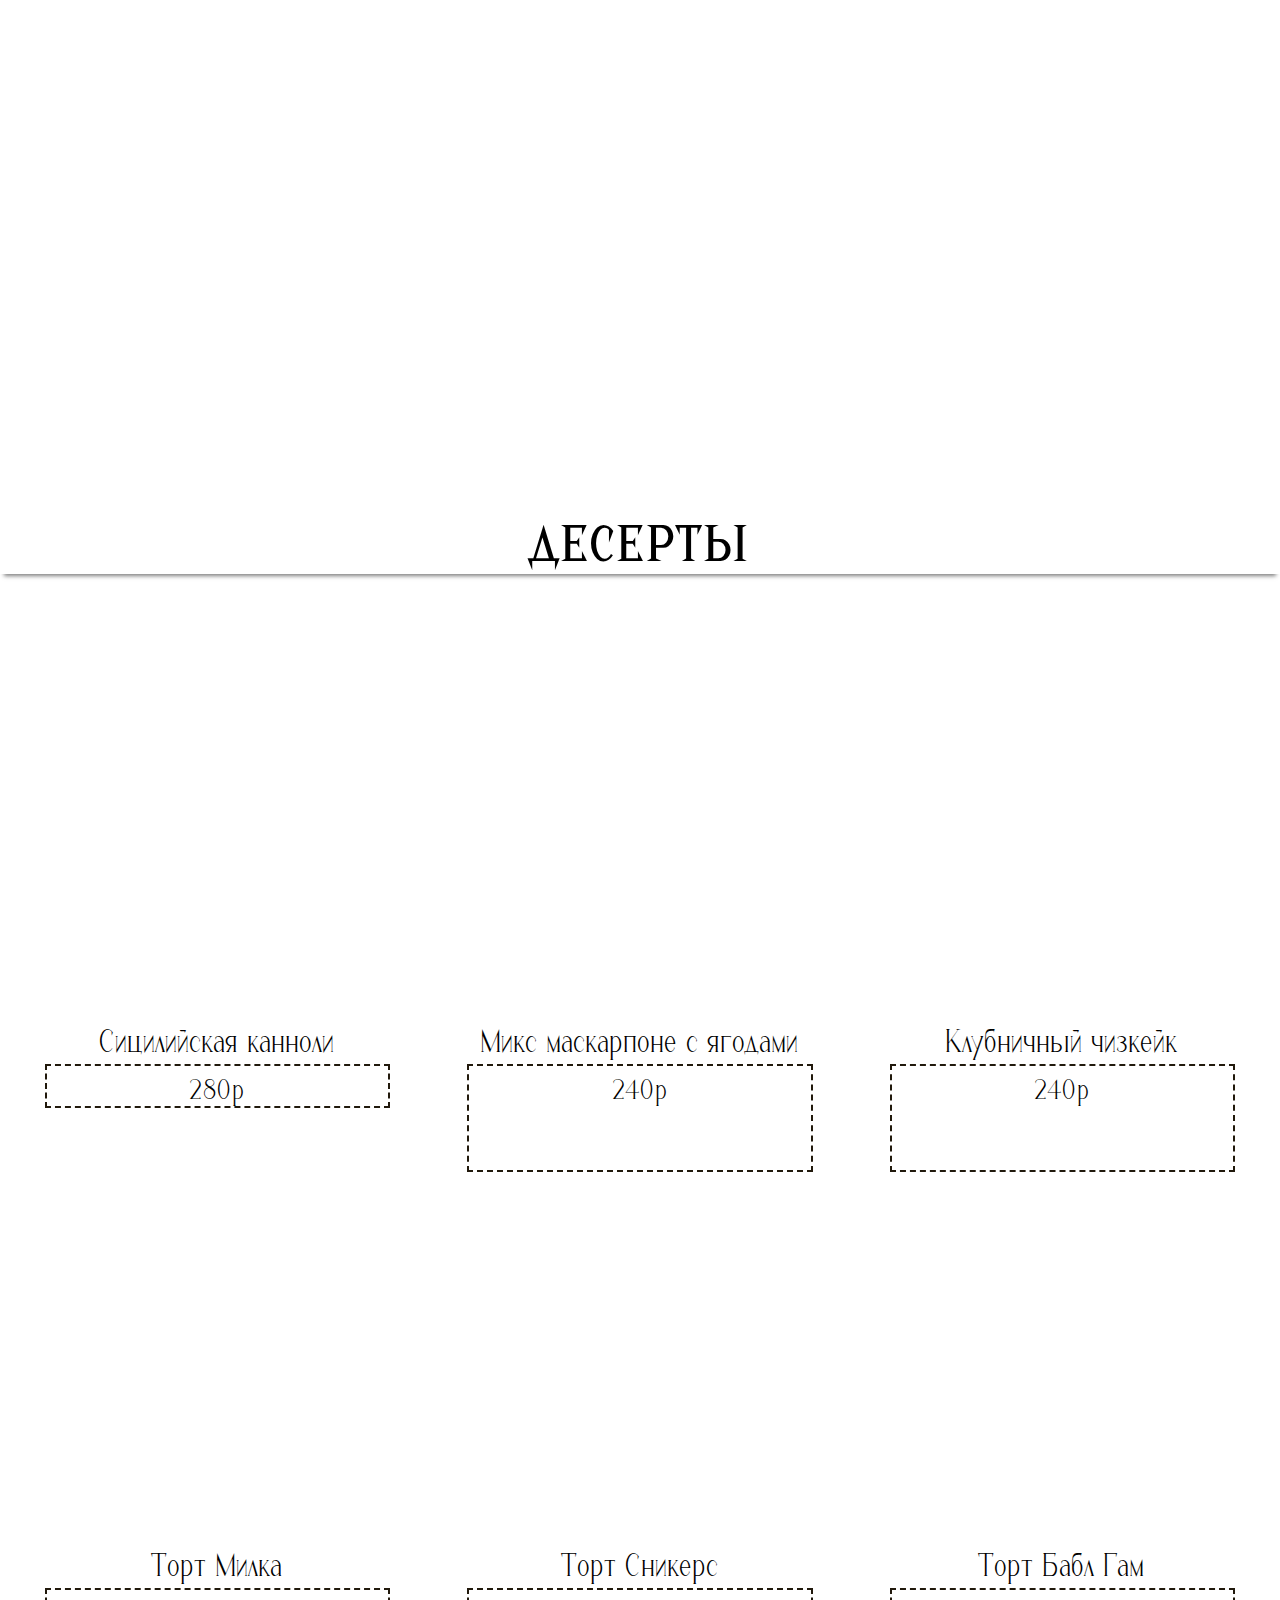
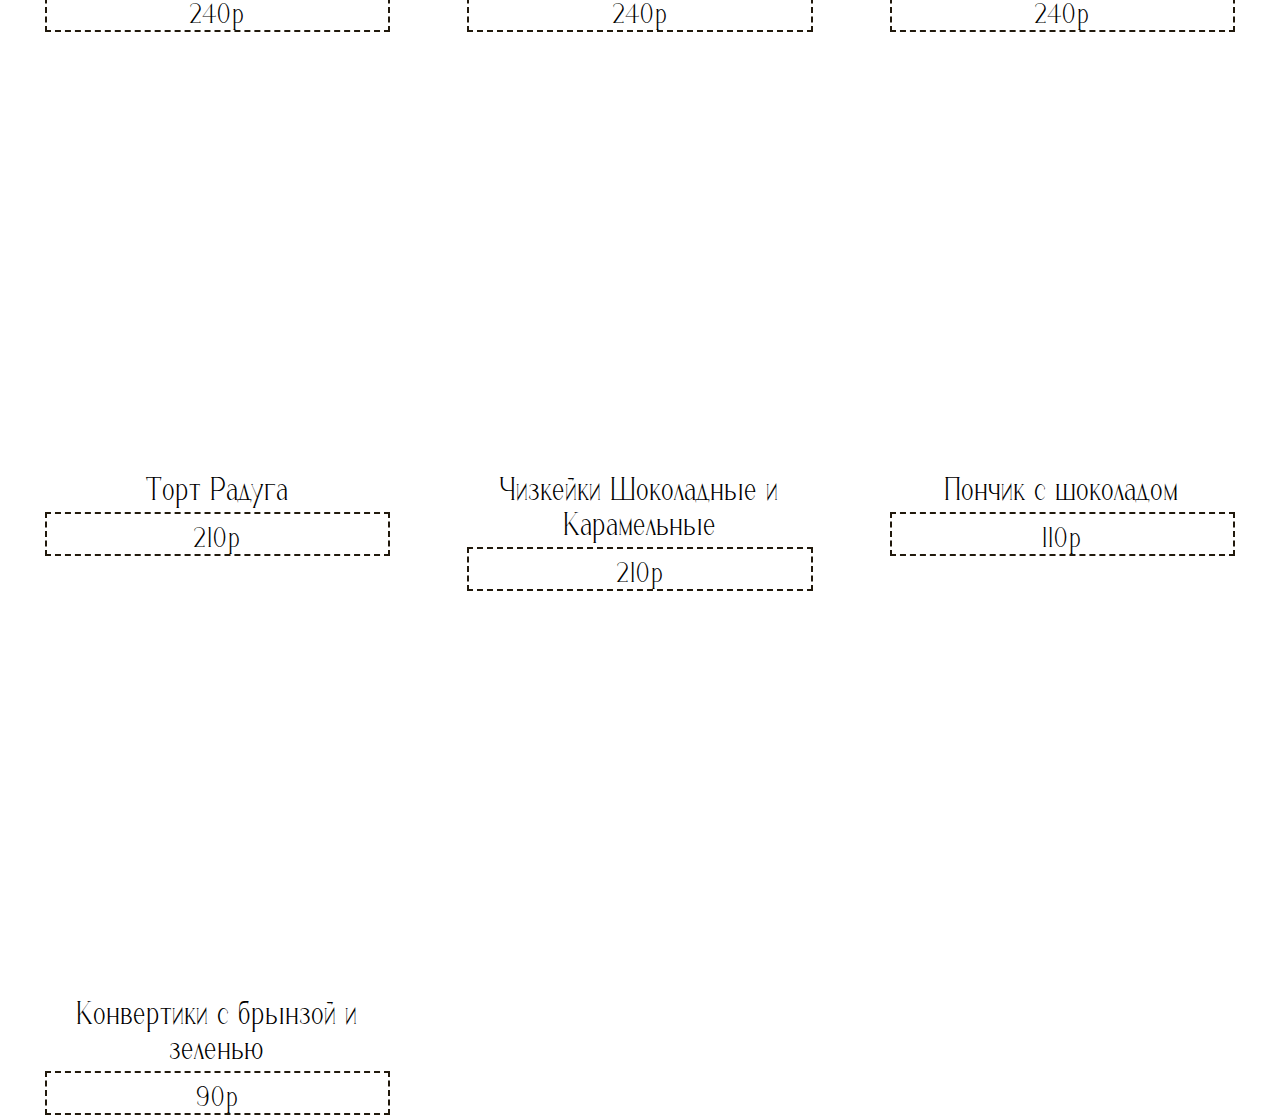
==== commit 4f3a69f1: "a" ====
--- a/cakes.html
+++ b/cakes.html
@@ -18,7 +18,7 @@
         <div class="classicCard"><div class="imgCake" style="background-image: url(images/pirozhnoe-sitsilijskaya-kanolo-2-1.jpg)"></div><div class="descriptionC" align="center"><div class="coffeeName">Сицилийская канноли</div><div class="coffeeDescription">280р</div></div></div>
         <div class="classicCard"><div class="imgCake" style="background-image: url(images/Tort_Yagodnyj_miks_s_maskarpone_1610_kg_14_porcz4_DF-0.jpg);"></div><div class="description" align="center"><div class="coffeeName">Микс маскарпоне с ягодами</div><div class="coffeeDescription"><div>240р</div><div class="titata"></div></div></div></div>
         <div class="classicCard"><div class="imgCake" style="background-image: url(images/chizkejk_klubnichnyj_1_56_kg.jpg)"></div><div class="description" align="center"><div class="coffeeName">Клубничный чизкейк</div><div class="coffeeDescription"><div>240р</div><div class="titata"></div></div></div></div>
-        <div class="classicCard"><div class="imgCake" style="background-image: url(images/5401527ab7e95b154844a283f588833d.jpg)"></div><div class="descriptionC" align="center"><div class="coffeeName">Торт Милка</div><div class="coffeeDescription">240р</div></div></div>
+        <div class="classicCard"><div class="imgCake" style="background-image: url(images/awdwdwswswsw.jpg)"></div><div class="descriptionC" align="center"><div class="coffeeName">Торт Милка</div><div class="coffeeDescription">240р</div></div></div>
         <div class="classicCard"><div class="imgCake" style="background-image: url(images/0e05eee7c695a9e381f08a03bce697a1-680x500.jpeg)"></div><div class="descriptionC" align="center"><div class="coffeeName">Торт Сникерс</div><div class="coffeeDescription">240р</div></div></div>
         <div class="classicCard"><div class="imgCake" style="background-image: url(images/8aaecc8be2d02c99dc3c0104f6e.jpg)"></div><div class="descriptionC" align="center"><div class="coffeeName">Торт Бабл Гам</div><div class="coffeeDescription">240р</div></div></div>
         <div class="classicCard"><div class="imgCake" style="background-image: url(images/gourmet-dessert-cake.jpeg)"></div><div class="descriptionC" align="center"><div class="coffeeName">Торт Радуга</div><div class="coffeeDescription">210р</div></div></div>
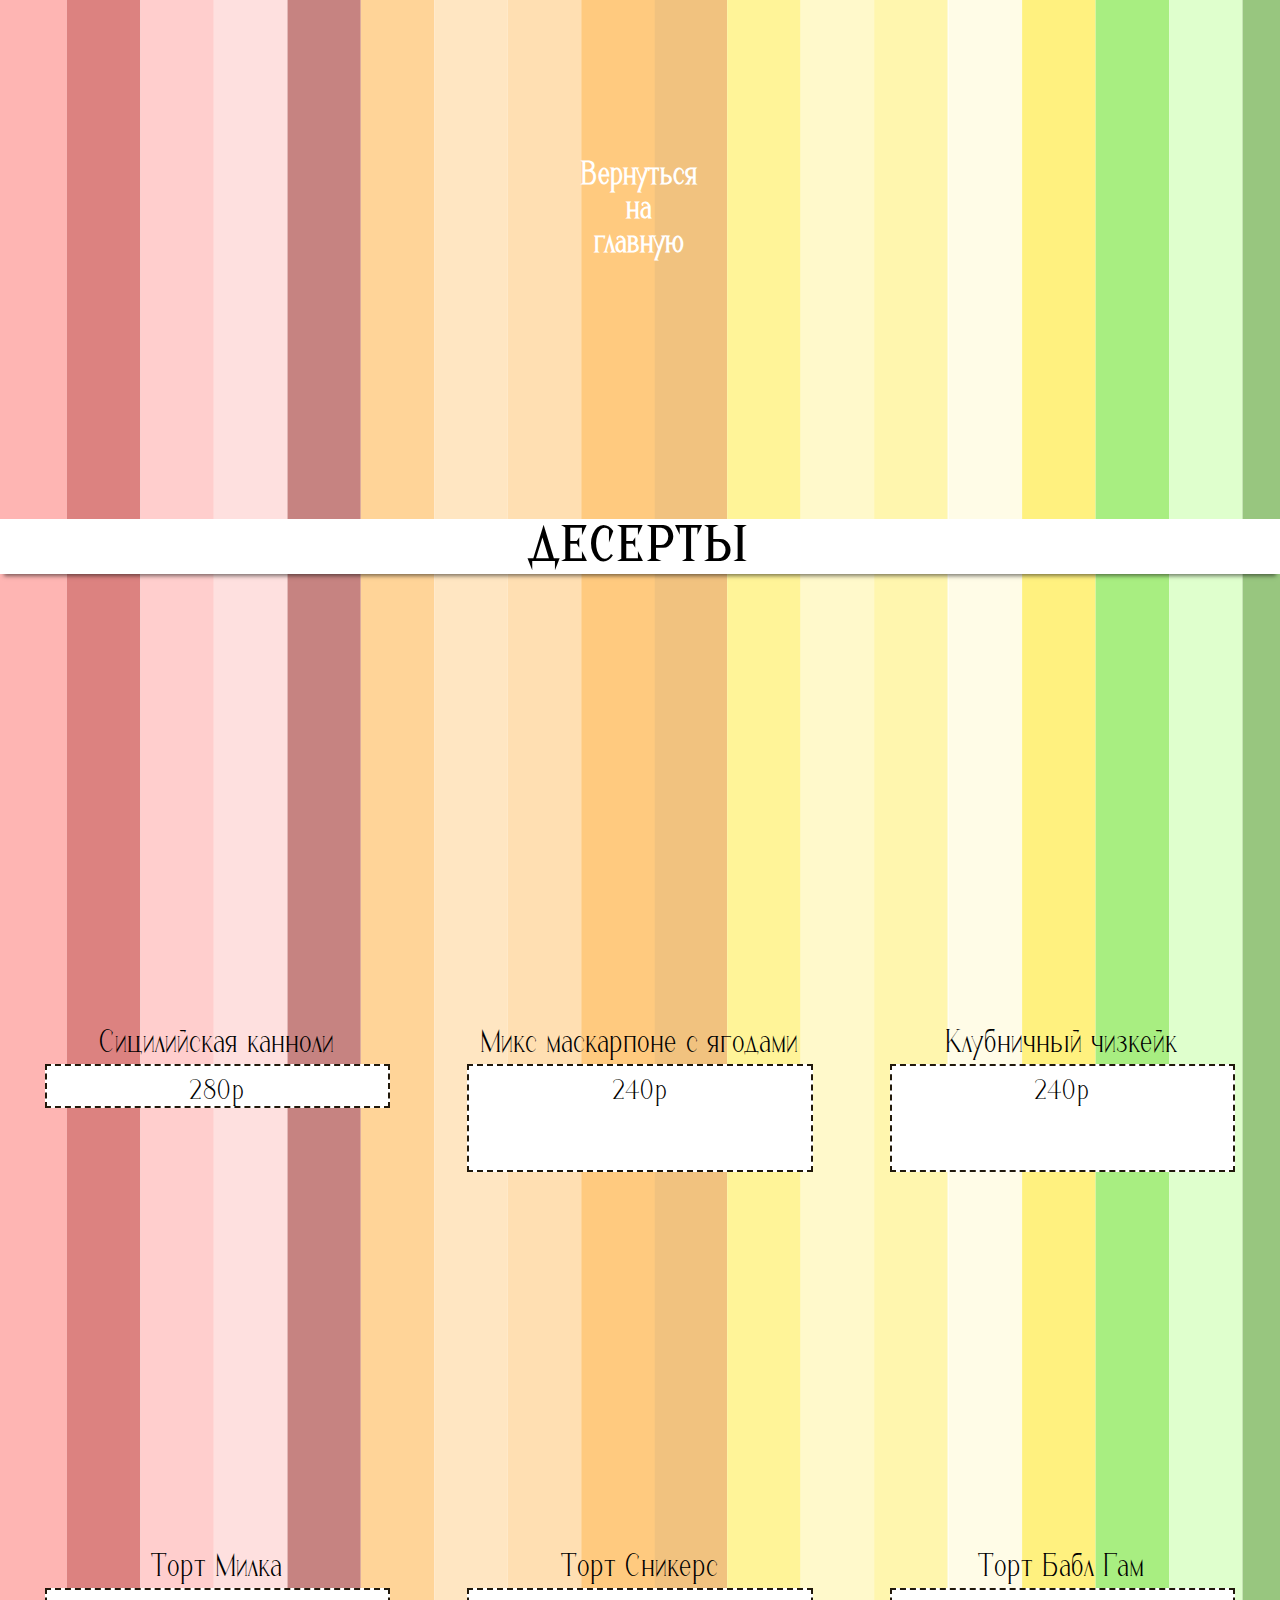
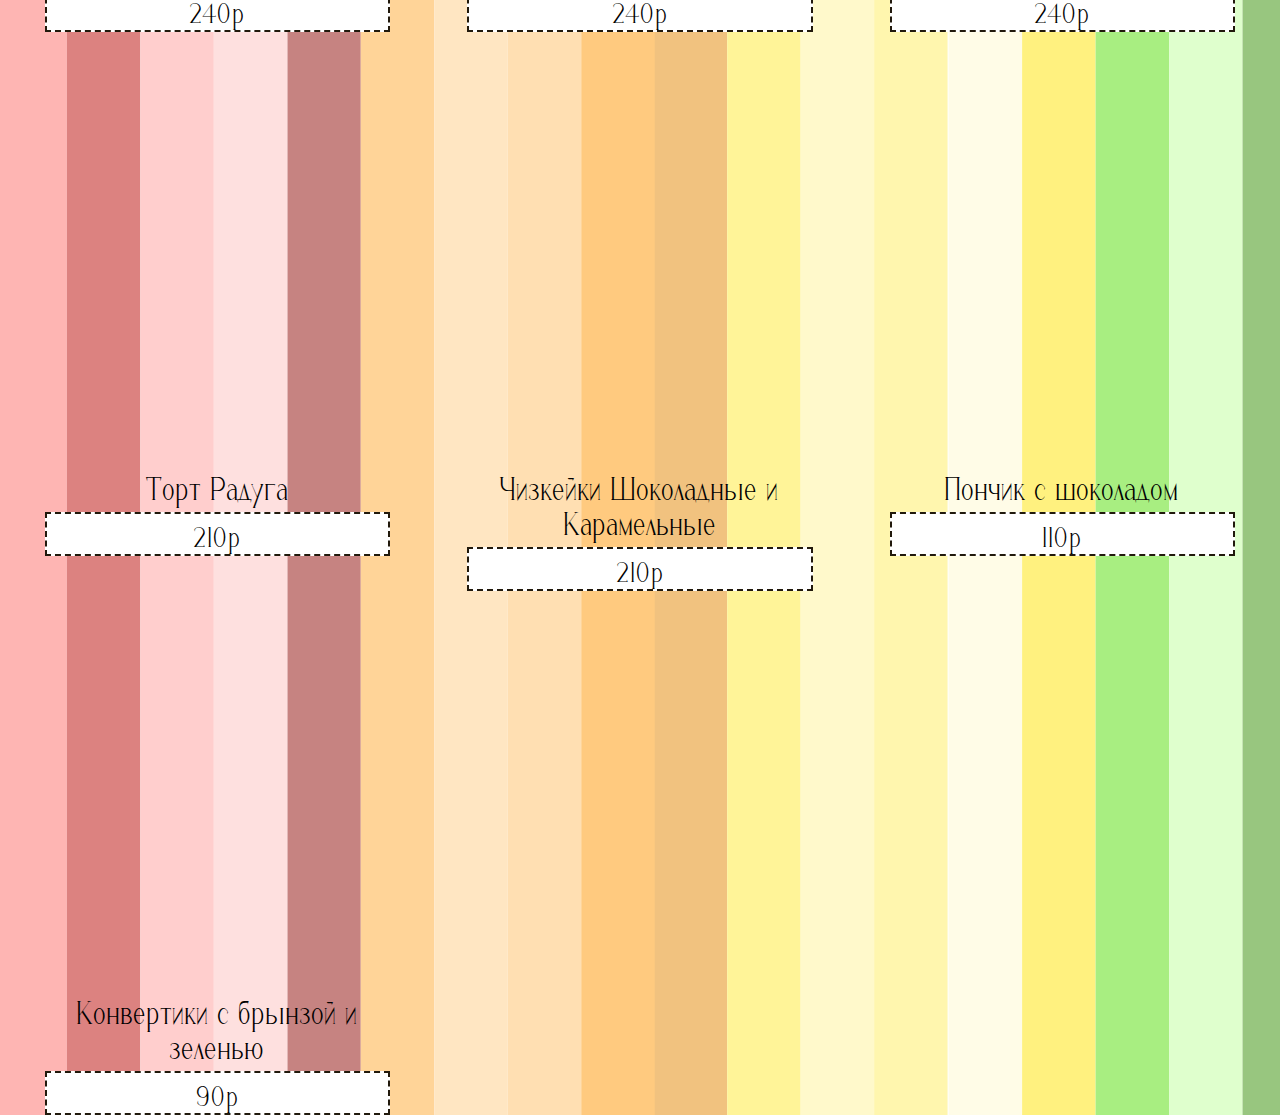
==== commit b78339f8: "ф" ====
--- a/cakes.html
+++ b/cakes.html
@@ -7,7 +7,7 @@
     <link rel="stylesheet" href="styles.css">
     
 </head>
-<body style="background-image: url(images/sfkejhfjsehdyed6eded.png);">
+<body style="background-image: url(images/e762bebd8fa941da0a6b1984aae99324.png);">
 
 
 
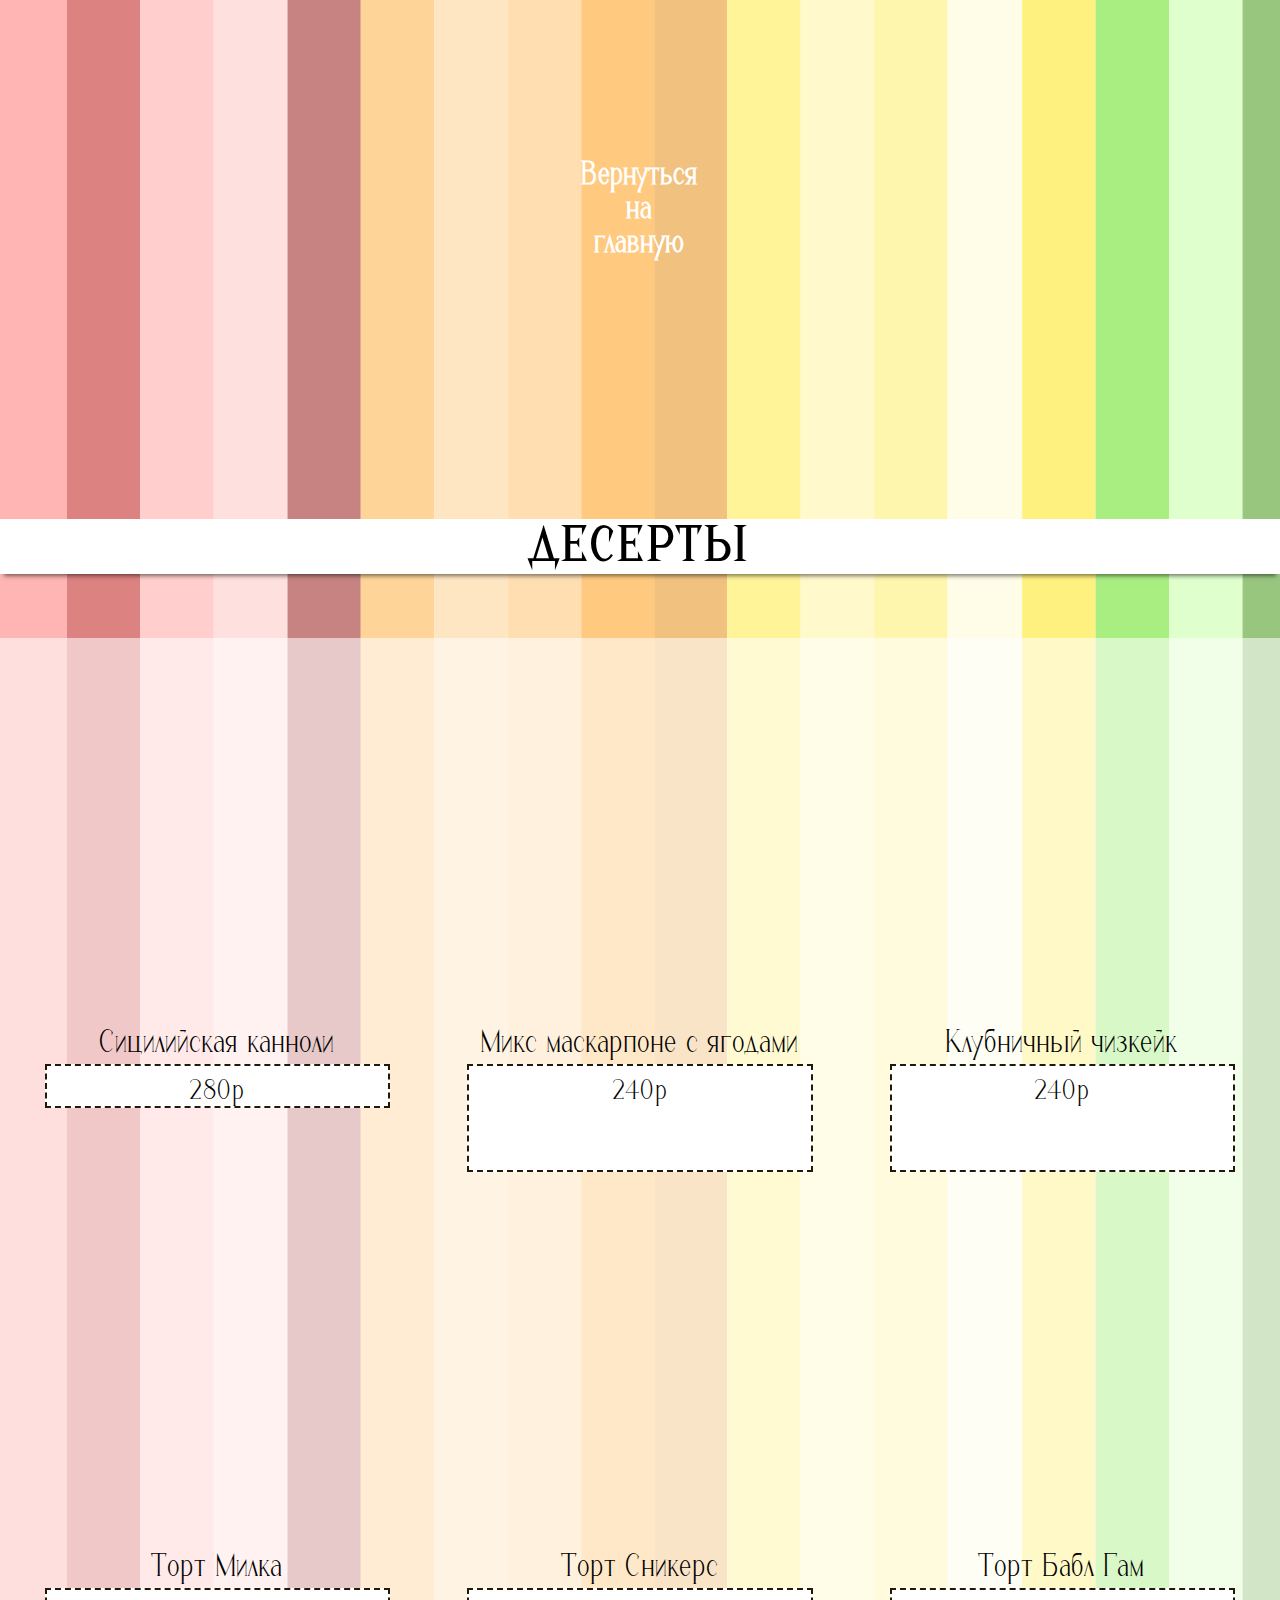
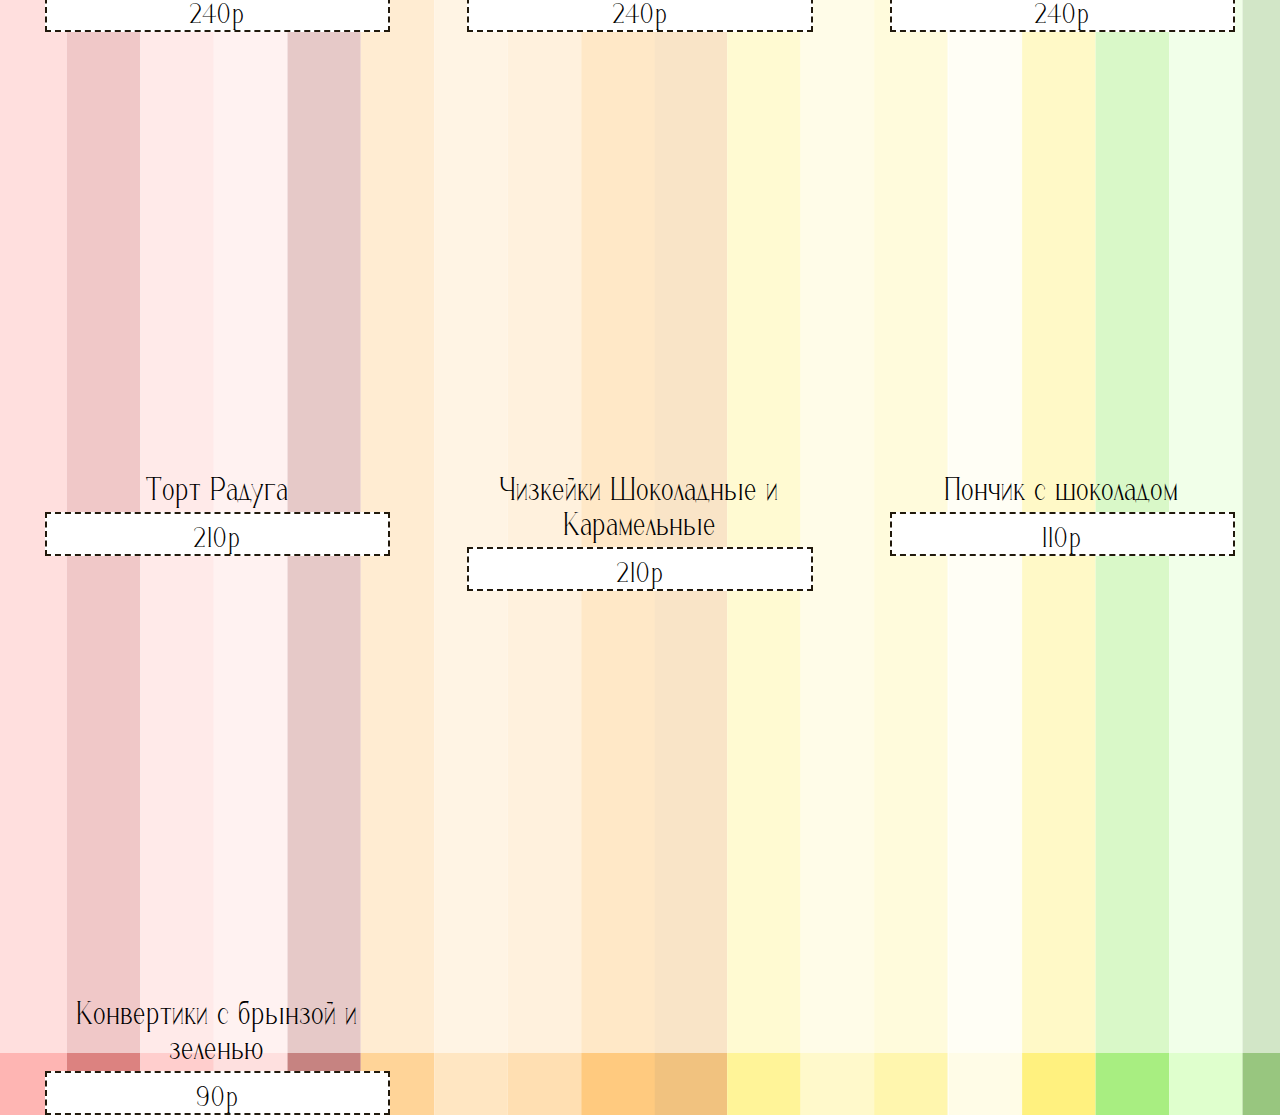
==== commit 765ee58f: "a" ====
--- a/cakes.html
+++ b/cakes.html
@@ -14,7 +14,7 @@
 
     <div class="am" ><a href="index.html" id="glavnaya" align="center"><b id="vernutsya">Вернуться<br>на<br>главную</b></a></div>
     <div class="classicLogo" align="center" id="classicCof" style="margin:5% auto; width: auto;background-color:  white;box-shadow: 0 6px 4px -4px rgba(0, 0, 0, 0.5)">ДЕСЕРТЫ</div>
-<div class="classicCake" >       
+<div class="classicCake" style="background-color: rgba(255, 255, 255, 0.564)">       
         <div class="classicCard"><div class="imgCake" style="background-image: url(images/pirozhnoe-sitsilijskaya-kanolo-2-1.jpg)"></div><div class="descriptionC" align="center"><div class="coffeeName">Сицилийская канноли</div><div class="coffeeDescription">280р</div></div></div>
         <div class="classicCard"><div class="imgCake" style="background-image: url(images/Tort_Yagodnyj_miks_s_maskarpone_1610_kg_14_porcz4_DF-0.jpg);"></div><div class="description" align="center"><div class="coffeeName">Микс маскарпоне с ягодами</div><div class="coffeeDescription"><div>240р</div><div class="titata"></div></div></div></div>
         <div class="classicCard"><div class="imgCake" style="background-image: url(images/chizkejk_klubnichnyj_1_56_kg.jpg)"></div><div class="description" align="center"><div class="coffeeName">Клубничный чизкейк</div><div class="coffeeDescription"><div>240р</div><div class="titata"></div></div></div></div>
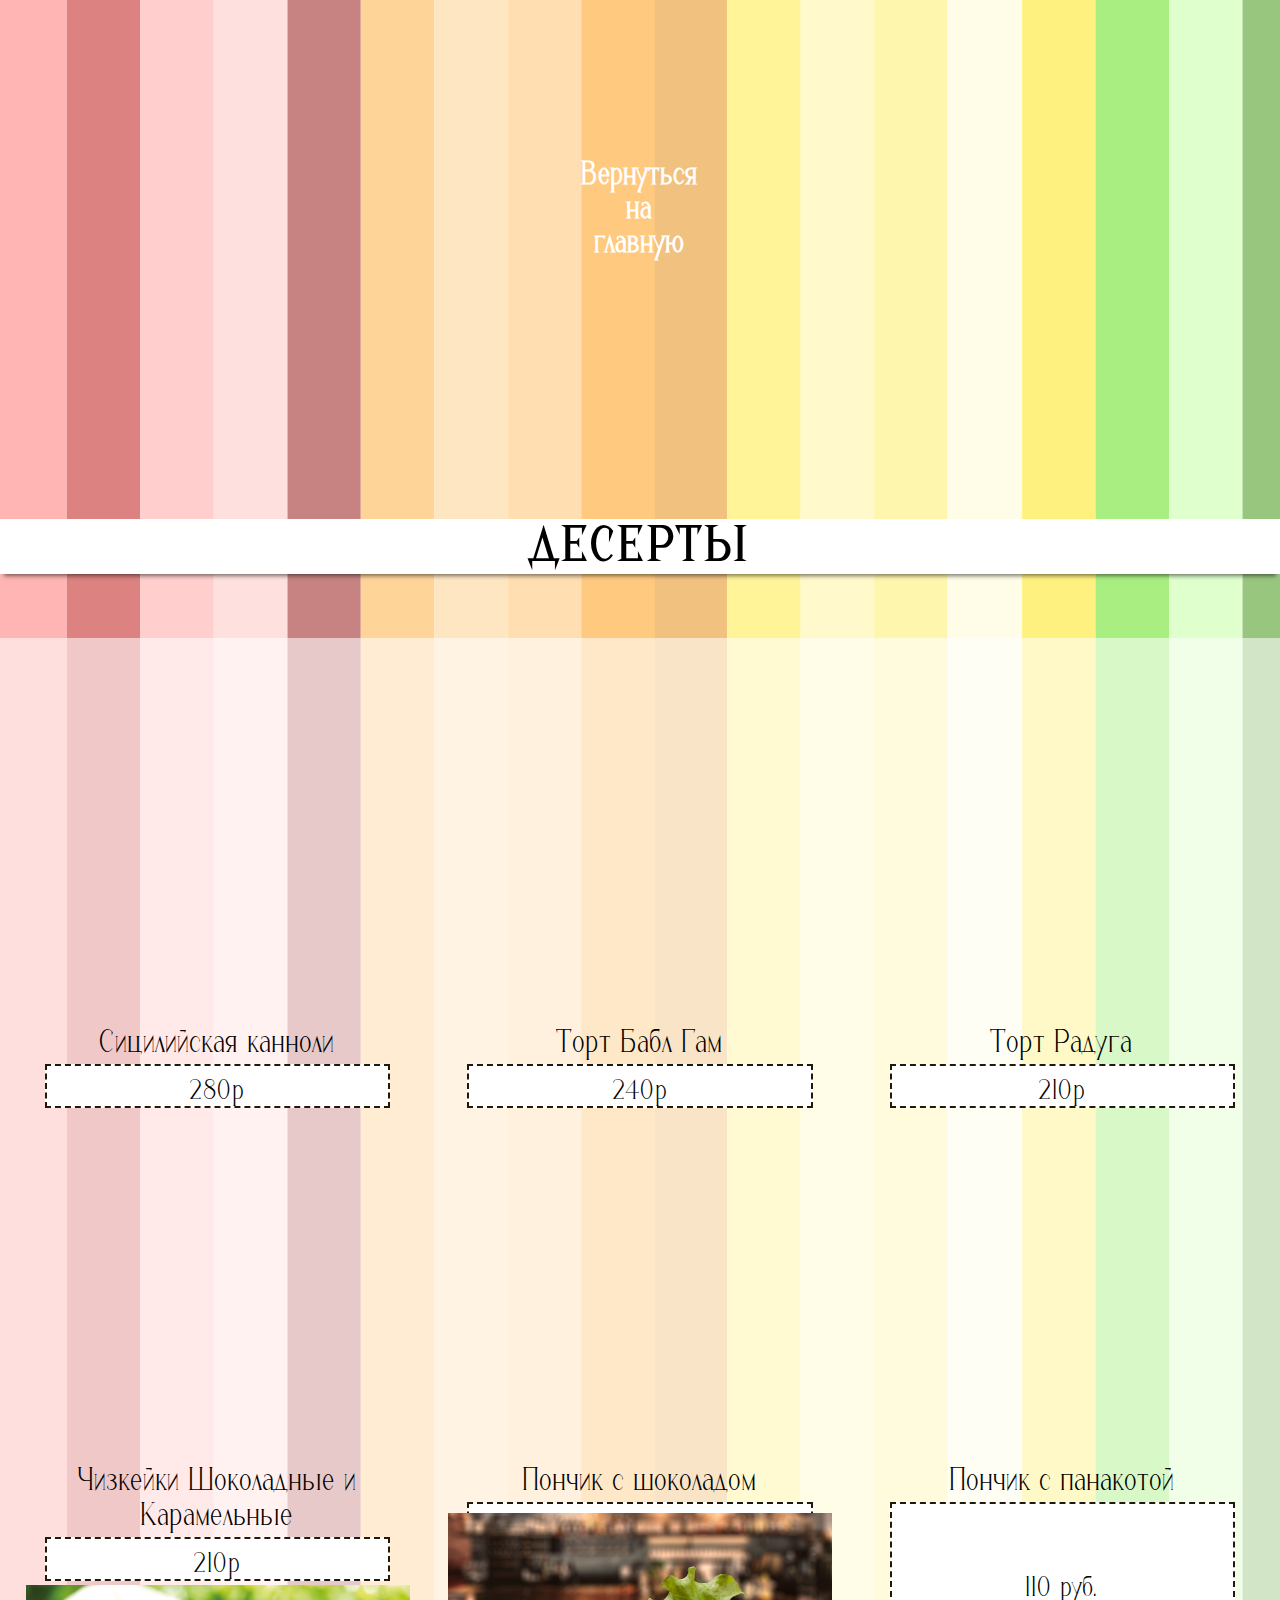
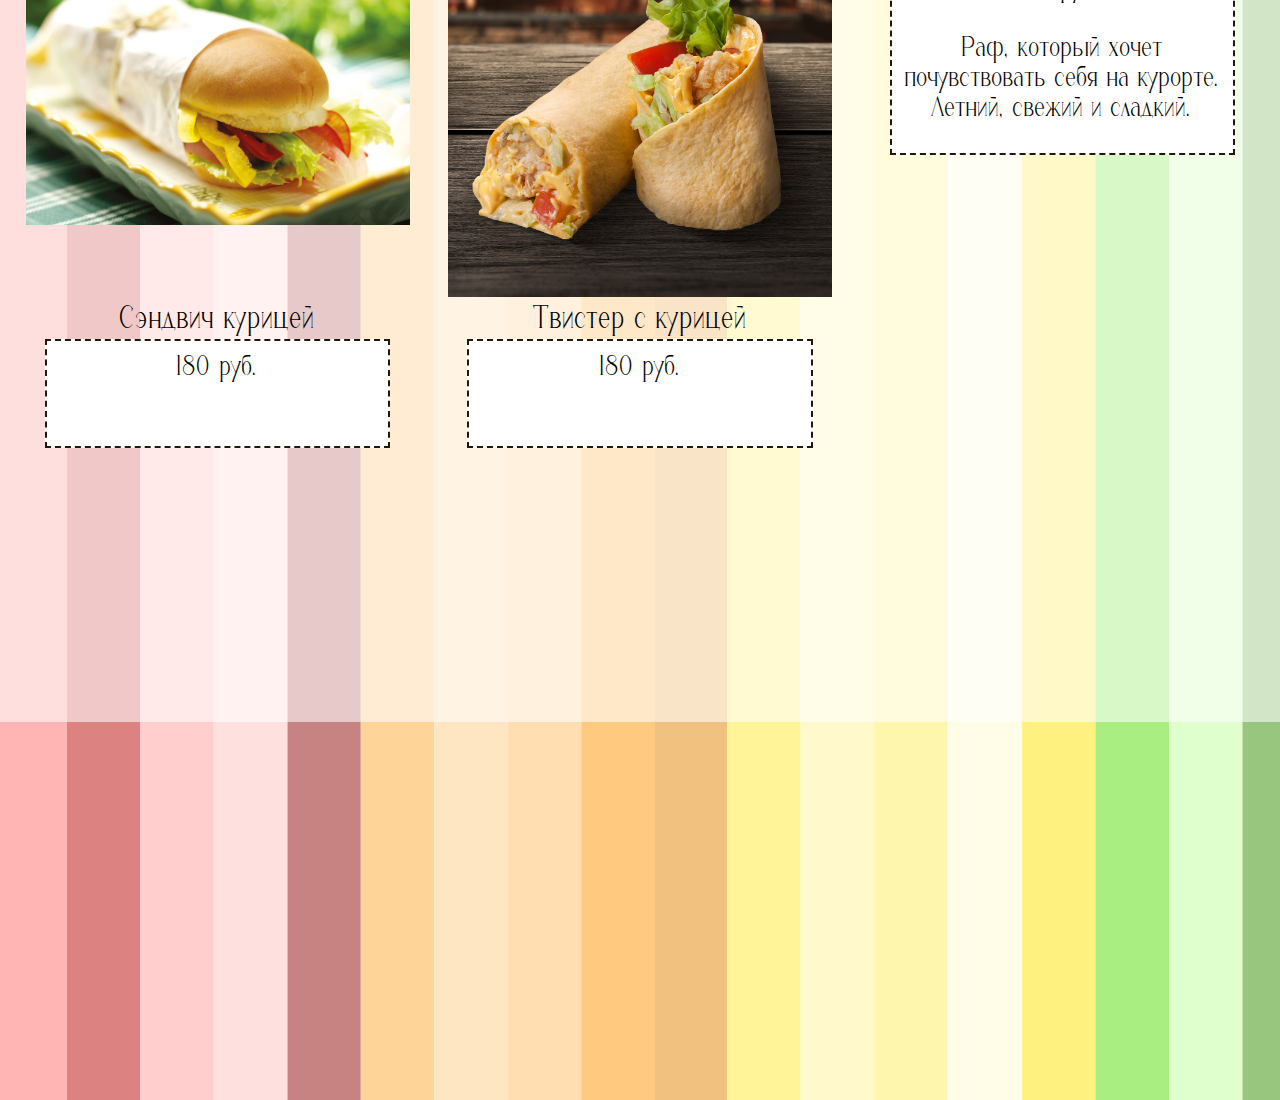
==== commit 4799dc09: "д" ====
--- a/cakes.html
+++ b/cakes.html
@@ -16,15 +16,15 @@
     <div class="classicLogo" align="center" id="classicCof" style="margin:5% auto; width: auto;background-color:  white;box-shadow: 0 6px 4px -4px rgba(0, 0, 0, 0.5)">ДЕСЕРТЫ</div>
 <div class="classicCake" style="background-color: rgba(255, 255, 255, 0.564)">       
         <div class="classicCard"><div class="imgCake" style="background-image: url(images/pirozhnoe-sitsilijskaya-kanolo-2-1.jpg)"></div><div class="descriptionC" align="center"><div class="coffeeName">Сицилийская канноли</div><div class="coffeeDescription">280р</div></div></div>
-        <div class="classicCard"><div class="imgCake" style="background-image: url(images/Tort_Yagodnyj_miks_s_maskarpone_1610_kg_14_porcz4_DF-0.jpg);"></div><div class="description" align="center"><div class="coffeeName">Микс маскарпоне с ягодами</div><div class="coffeeDescription"><div>240р</div><div class="titata"></div></div></div></div>
-        <div class="classicCard"><div class="imgCake" style="background-image: url(images/chizkejk_klubnichnyj_1_56_kg.jpg)"></div><div class="description" align="center"><div class="coffeeName">Клубничный чизкейк</div><div class="coffeeDescription"><div>240р</div><div class="titata"></div></div></div></div>
-        <div class="classicCard"><div class="imgCake" style="background-image: url(images/awdwdwswswsw.jpg)"></div><div class="descriptionC" align="center"><div class="coffeeName">Торт Милка</div><div class="coffeeDescription">240р</div></div></div>
-        <div class="classicCard"><div class="imgCake" style="background-image: url(images/0e05eee7c695a9e381f08a03bce697a1-680x500.jpeg)"></div><div class="descriptionC" align="center"><div class="coffeeName">Торт Сникерс</div><div class="coffeeDescription">240р</div></div></div>
+        <!-- <div class="classicCard"><div class="imgCake" style="background-image: url(images/Tort_Yagodnyj_miks_s_maskarpone_1610_kg_14_porcz4_DF-0.jpg);"></div><div class="description" align="center"><div class="coffeeName">Микс маскарпоне с ягодами</div><div class="coffeeDescription"><div>240р</div><div class="titata"></div></div></div></div> -->
+        <!-- <div class="classicCard"><div class="imgCake" style="background-image: url(images/chizkejk_klubnichnyj_1_56_kg.jpg)"></div><div class="description" align="center"><div class="coffeeName">Клубничный чизкейк</div><div class="coffeeDescription"><div>240р</div><div class="titata"></div></div></div></div> -->
+        <!-- <div class="classicCard"><div class="imgCake" style="background-image: url(images/awdwdwswswsw.jpg)"></div><div class="descriptionC" align="center"><div class="coffeeName">Торт Милка</div><div class="coffeeDescription">240р</div></div></div> -->
+        <!-- <div class="classicCard"><div class="imgCake" style="background-image: url(images/0e05eee7c695a9e381f08a03bce697a1-680x500.jpeg)"></div><div class="descriptionC" align="center"><div class="coffeeName">Торт Сникерс</div><div class="coffeeDescription">240р</div></div></div> -->
         <div class="classicCard"><div class="imgCake" style="background-image: url(images/8aaecc8be2d02c99dc3c0104f6e.jpg)"></div><div class="descriptionC" align="center"><div class="coffeeName">Торт Бабл Гам</div><div class="coffeeDescription">240р</div></div></div>
         <div class="classicCard"><div class="imgCake" style="background-image: url(images/gourmet-dessert-cake.jpeg)"></div><div class="descriptionC" align="center"><div class="coffeeName">Торт Радуга</div><div class="coffeeDescription">210р</div></div></div>
         <div class="classicCard"><div class="imgCake" style="background-image: url(images/chizkejk-assorti-shokoladno-karamelnoe-2-0.jpg)"></div><div class="descriptionC" align="center"><div class="coffeeName">Чизкейки Шоколадные и Карамельные</div><div class="coffeeDescription">210р</div></div></div>
         <div class="classicCard"><div class="imgCake" style="background-image: url(images/donat-glazirovannyj-s-shokoladnoj-nachinkoj-320x320.jpg)"></div><div class="descriptionC" align="center"><div class="coffeeName">Пончик с шоколадом</div><div class="coffeeDescription">110р</div></div></div>
-        <div class="classicCard"><div class="imgCake" style="background-image: url(images/1645765741_1-vostorg-buzz-p-konvertiki-iz-lepeshki-s-nachinkoi-3.jpg)"></div><div class="descriptionC" align="center"><div class="coffeeName">Конвертики с брынзой и зеленью</div><div class="coffeeDescription">90р</div></div></div>
+        <!-- <div class="classicCard"><div class="imgCake" style="background-image: url(images/1645765741_1-vostorg-buzz-p-konvertiki-iz-lepeshki-s-nachinkoi-3.jpg)"></div><div class="descriptionC" align="center"><div class="coffeeName">Конвертики с брынзой и зеленью</div><div class="coffeeDescription">90р</div></div></div> -->
 
         <!-- <div class="classicCard"><div class="imgCake" style="background-image: url(images/tiramisu-maskarpone-0.jpg)"></div><div class="descriptionC" align="center"><div class="coffeeName">Тирамису</div><div class="coffeeDescription"><div>280 руб.</div><div class="titata"></div></div></div></div> -->
         <!-- <div class="classicCard"><div class="imgCake" style="background-image: url(images/tort-rikotta-s-grushej-2-0.jpg)"></div><div class="descriptionC" align="center"><div class="coffeeName">Риккота и грушей</div><div class="coffeeDescription"><div>260 руб.</div><div class="titata"></div></div></div></div> -->
@@ -34,9 +34,15 @@
         <!-- <div class="classicCard"><div class="imgCake" style="background-image: url(images/tort-smetannik-12p-0.jpg)"></div><div class="descriptionC" align="center"><div class="coffeeName">Сметанник</div><div class="coffeeDescription"><div>210 руб.</div><div class="titata"></div></div></div></div> -->
         <!-- <div class="classicCard"><div class="imgCake" style="background-image: url(images/tartaletka_malinovaya-0.jpg)"></div><div class="descriptionC" align="center"><div class="coffeeName">Тарталетка с малиной</div><div class="coffeeDescription"><div>210 руб.</div><div class="titata">Постная и самое главное мега вкусная тарталетка</div></div></div></div> -->
         <!-- <div class="classicCard"><div class="imgCake" style="background-image: url(images/f35ddae2199bd16170cbde7e03fb8c80-1100x825.jpg)"></div><div class="descriptionC" align="center"><div class="coffeeName">Тарталетка с фисташкой и малиной</div><div class="coffeeDescription"><p><br>210 руб.<br><br></p></div></div></div> -->
-        <!-- <div class="classicCard"><div class="imgCake" style="background-image: url(images/ponchik-s-rozovoj-glazuryu-i-posypkoj-iz-belogo-shokolada-320x320.jpg)"></div><div class="descriptionC" align="center"><div class="coffeeName">Пончик с панакотой</div><div class="coffeeDescription"><p><br>110 руб.<br><br>Раф, который хочет почувствовать себя на курорте. Летний, свежий и сладкий.</p></div></div></div> -->
+        <div class="classicCard"><div class="imgCake" style="background-image: url(images/ponchik-s-rozovoj-glazuryu-i-posypkoj-iz-belogo-shokolada-320x320.jpg)"></div><div class="descriptionC" align="center"><div class="coffeeName">Пончик с панакотой</div><div class="coffeeDescription"><p><br>110 руб.<br><br>Раф, который хочет почувствовать себя на курорте. Летний, свежий и сладкий.</p></div></div></div>
         <!-- <div class="classicCard"><div class="imgCake" style="background-image: url(images/ponchik-s-malinovoj-nachinkoj-konditerskoj-rozovoj-glazuryu-1.jpg)"></div><div class="descriptionC" align="center"><div class="coffeeName">Пончик с малиной</div><div class="coffeeDescription"><div>110 руб.</div><div class="titata">Взрывной дуэт,,, Этот пончик станет настоящим хитом в компании чашечки кофе</div></div></div></div> -->
+
+        <div class="classicCard"><div class="imgCake" style="background-image: url(images/5f8c5eb36c6157.45694223.jpg)"></div><div class="descriptionC" align="center"><div class="coffeeName">Сэндвич курицей</div><div class="coffeeDescription"><div>180 руб.</div><div class="titata"></div></div></div></div>
+        <div class="classicCard"><div class="imgCake" style="background-image: url(images/CrpiopDihv0.jpg)"></div><div class="descriptionC" align="center"><div class="coffeeName">Твистер с курицей</div><div class="coffeeDescription"><div>180 руб.</div><div class="titata"></div></div></div></div>
+
+
         <!-- <div class="classicCard"><div class="imgCake" style="background-image: url(images/kruassan-otpechennyj-s-vetchinoj-i-syrom-2-0.jpg)"></div><div class="descriptionC" align="center"><div class="coffeeName">Круассан с сыром и ветчиной</div><div class="coffeeDescription"><p><br>180 руб.</p></div></div></div> -->
 </div>
+
 </body>
 </html>--- a/styles.css
+++ b/styles.css
@@ -258,9 +258,9 @@
 .classic3{
     display: grid;
     column-gap: 3%;
-    row-gap: 5%;
+    row-gap: 2%;
         grid-template-columns: repeat(3,30%);
-        grid-template-rows: 30% 30% 30%;
+        grid-template-rows: 33% 33% 33%;
         justify-content: center;
         width: 100%;
         margin-top: 1%;
@@ -345,7 +345,7 @@
     display: grid;
         column-gap: 5%;
         row-gap: 1%;
-            grid-template-columns: repeat(6,10%);
+            grid-template-columns: repeat(4,10%);
             grid-template-rows:  100;
             justify-content: center;
             width: auto;
@@ -358,7 +358,7 @@
     display: grid;
         column-gap: 5%;
         row-gap: 1%;
-            grid-template-columns: repeat(6,10%);
+            grid-template-columns: 10% 10% 10% 10% 13%;
             grid-template-rows:  100;
             justify-content: center;
             width: auto;
@@ -437,7 +437,7 @@
     padding: 1% 0.2% 0 0.2% ;
     height:auto;
     border:  dashed rgb(33, 25, 12) 2px;
-    vertical-align: middle
+    vertical-align: middle;
     
 }
 
@@ -592,7 +592,10 @@
     row-gap: 5%;
 
    }
-
+.comments{
+    margin: auto;
+    width:50%;height:30%;
+}
 
 
 
@@ -748,7 +751,25 @@
                 border:none;
                 border-bottom: dashed black 4px;
             }
+            .menuCoffeeText:hover{
+                width: auto;
+                height:auto;
+                background-position: 50%,50%; 
+            background-size: 100%; 
+            color: white;
+                font-family:Incendio;
+                font-size: 8.1vw;
+                padding: 5% 0 0 10%;
+                color: rgb(0, 0, 0);
+                background-color: rgba(255, 255, 255, 0.792);
+                border:none;
+                border-bottom: dashed black 4px;
+            }
             .menuCoffee{
+                border-radius: 5%;
+                padding:0;
+            }
+            .menuCoffee:hover{
                 border-radius: 5%;
                 padding:0;
             }
@@ -953,5 +974,8 @@
                 background-color: rgba(255, 255, 255, 0.564);
                 border-top: dotted 7px rgb(146, 105, 160);
     }
+    .comments{
+        width:100%;height:20%;
+    }
   }
-  +  
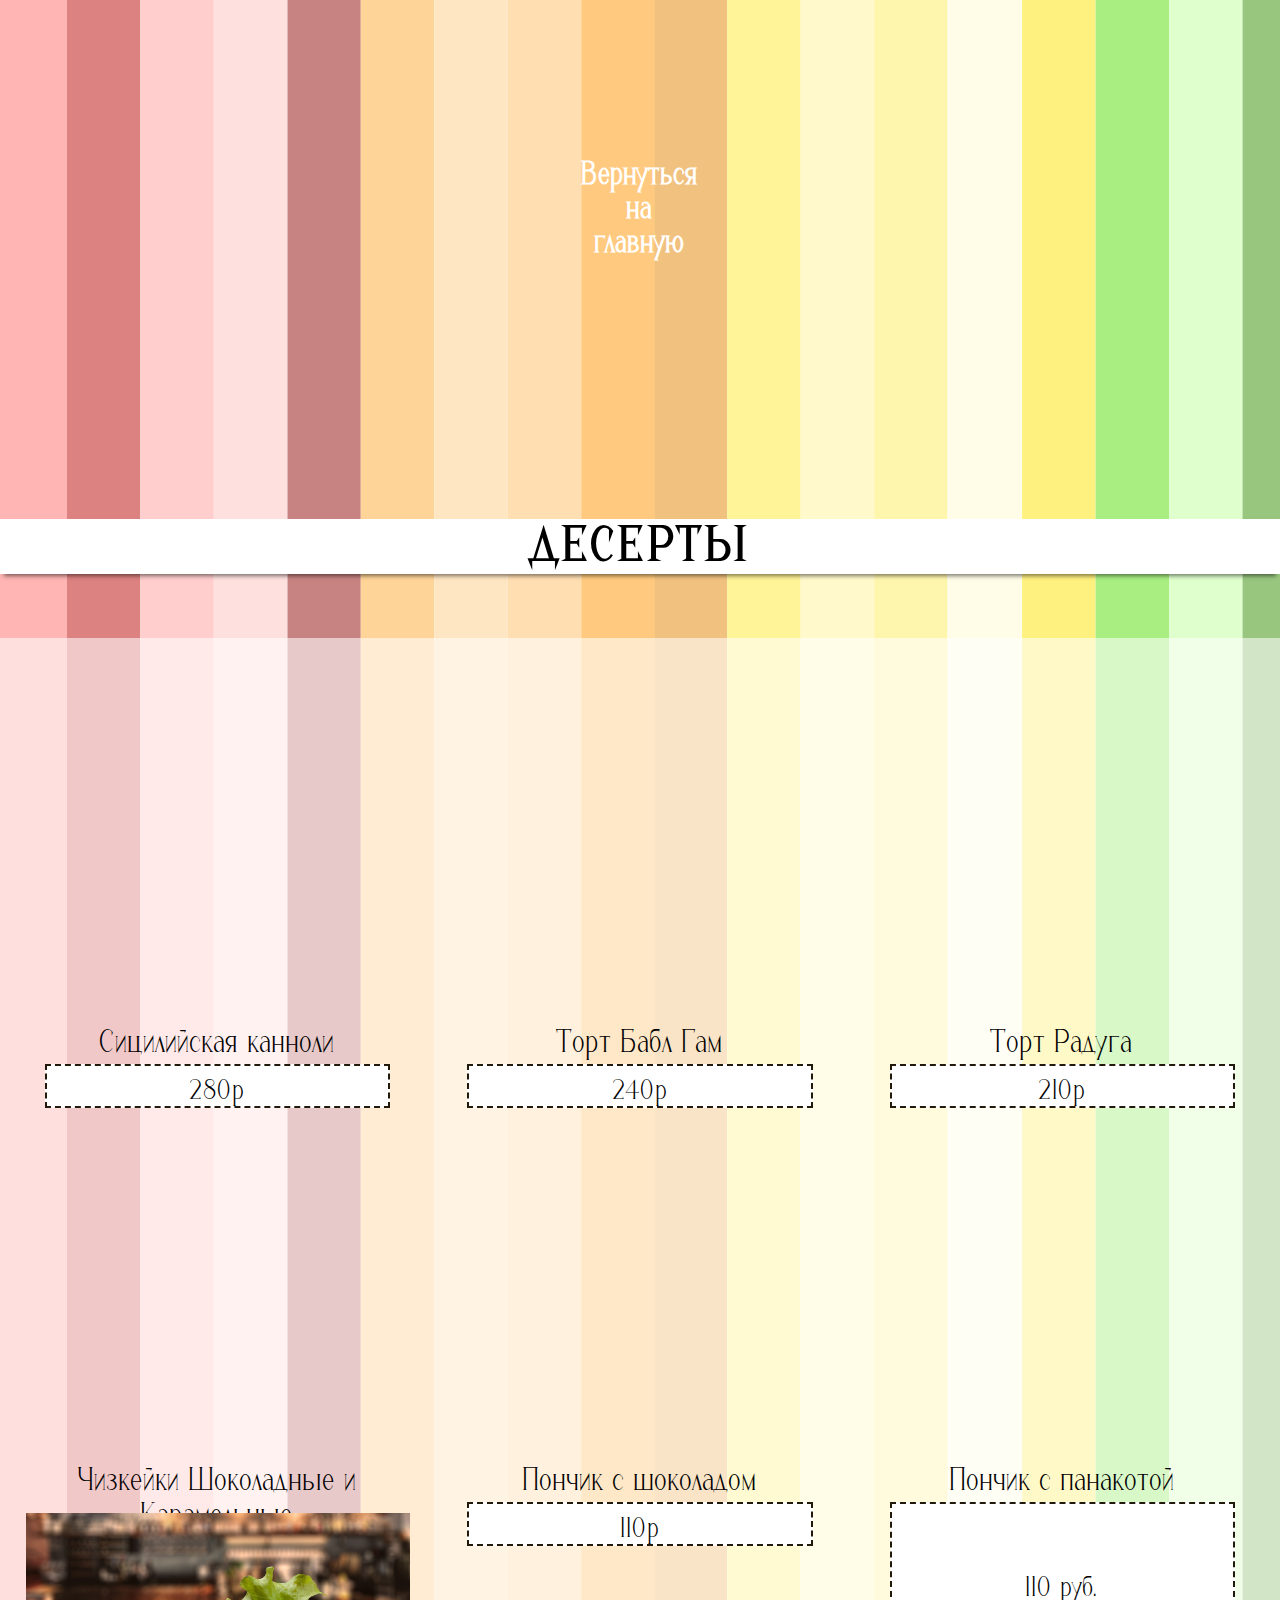
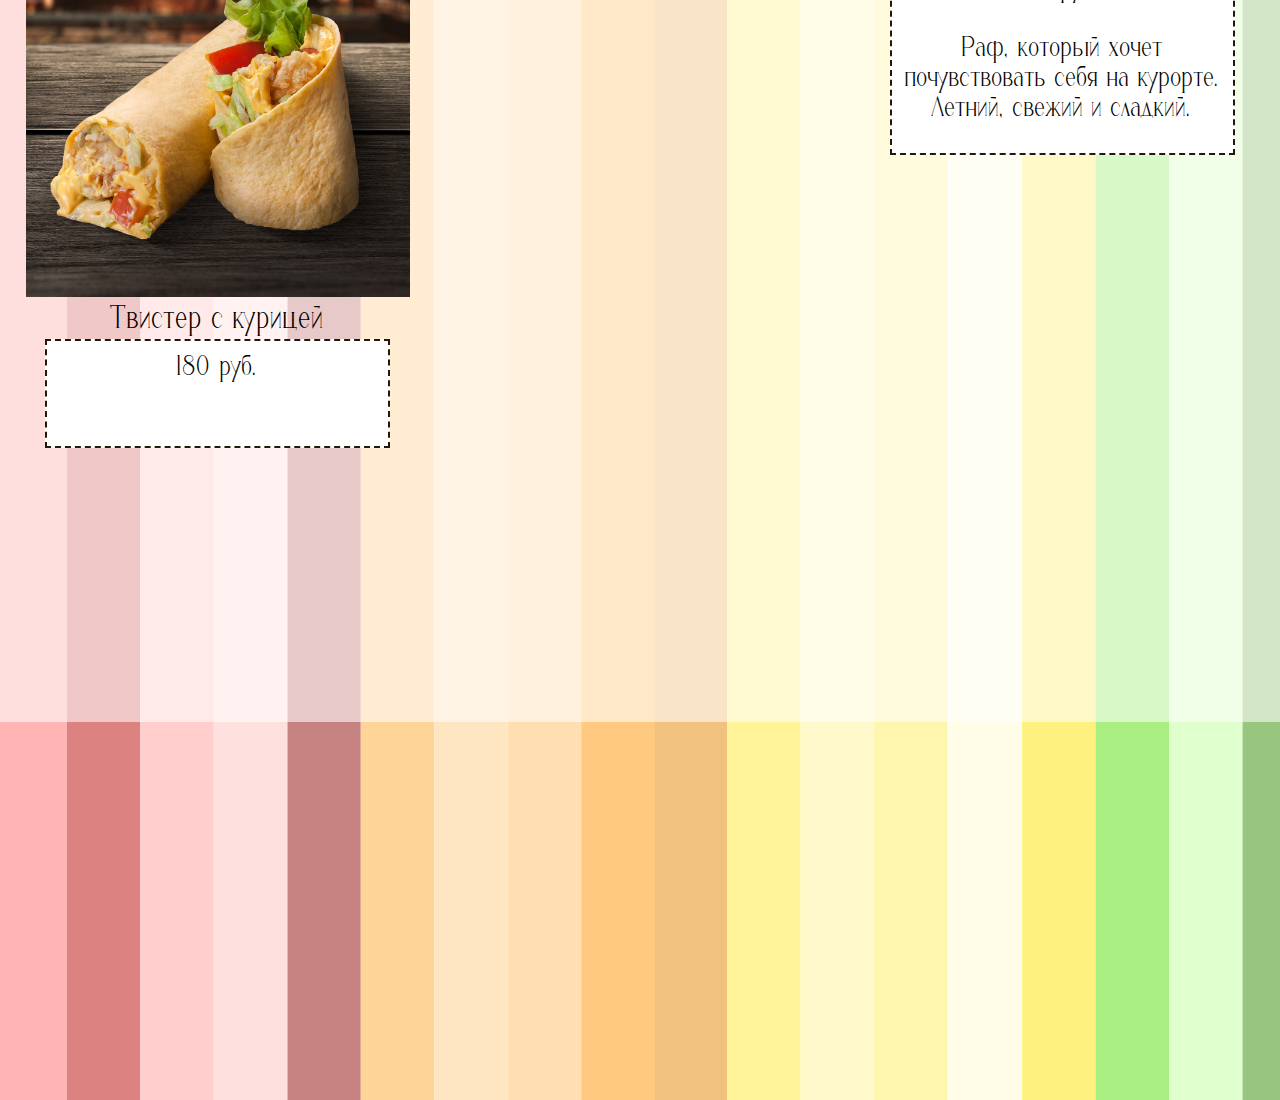
==== commit 162118ba: "л" ====
--- a/cakes.html
+++ b/cakes.html
@@ -37,7 +37,7 @@
         <div class="classicCard"><div class="imgCake" style="background-image: url(images/ponchik-s-rozovoj-glazuryu-i-posypkoj-iz-belogo-shokolada-320x320.jpg)"></div><div class="descriptionC" align="center"><div class="coffeeName">Пончик с панакотой</div><div class="coffeeDescription"><p><br>110 руб.<br><br>Раф, который хочет почувствовать себя на курорте. Летний, свежий и сладкий.</p></div></div></div>
         <!-- <div class="classicCard"><div class="imgCake" style="background-image: url(images/ponchik-s-malinovoj-nachinkoj-konditerskoj-rozovoj-glazuryu-1.jpg)"></div><div class="descriptionC" align="center"><div class="coffeeName">Пончик с малиной</div><div class="coffeeDescription"><div>110 руб.</div><div class="titata">Взрывной дуэт,,, Этот пончик станет настоящим хитом в компании чашечки кофе</div></div></div></div> -->
 
-        <div class="classicCard"><div class="imgCake" style="background-image: url(images/5f8c5eb36c6157.45694223.jpg)"></div><div class="descriptionC" align="center"><div class="coffeeName">Сэндвич курицей</div><div class="coffeeDescription"><div>180 руб.</div><div class="titata"></div></div></div></div>
+        <!-- <div class="classicCard"><div class="imgCake" style="background-image: url(images/5f8c5eb36c6157.45694223.jpg)"></div><div class="descriptionC" align="center"><div class="coffeeName">Сэндвич курицей</div><div class="coffeeDescription"><div>180 руб.</div><div class="titata"></div></div></div></div> -->
         <div class="classicCard"><div class="imgCake" style="background-image: url(images/CrpiopDihv0.jpg)"></div><div class="descriptionC" align="center"><div class="coffeeName">Твистер с курицей</div><div class="coffeeDescription"><div>180 руб.</div><div class="titata"></div></div></div></div>
 
 
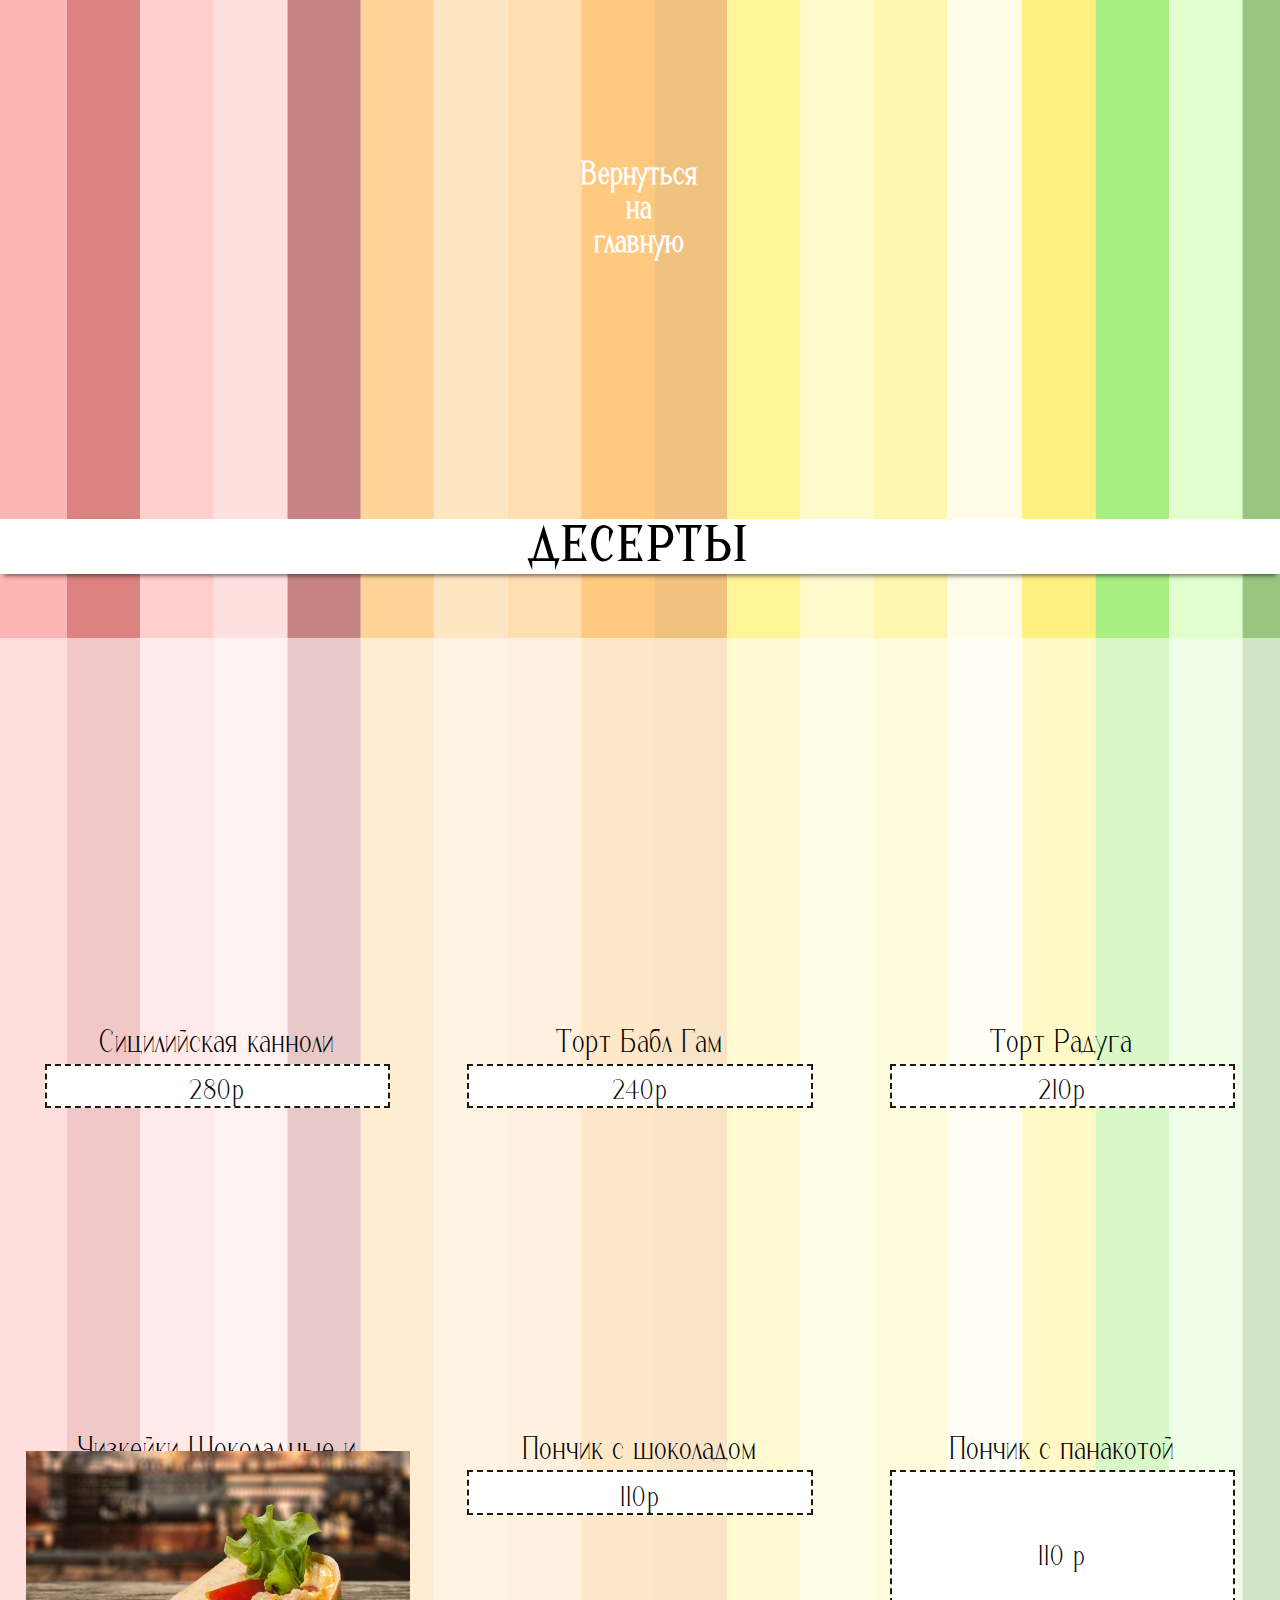
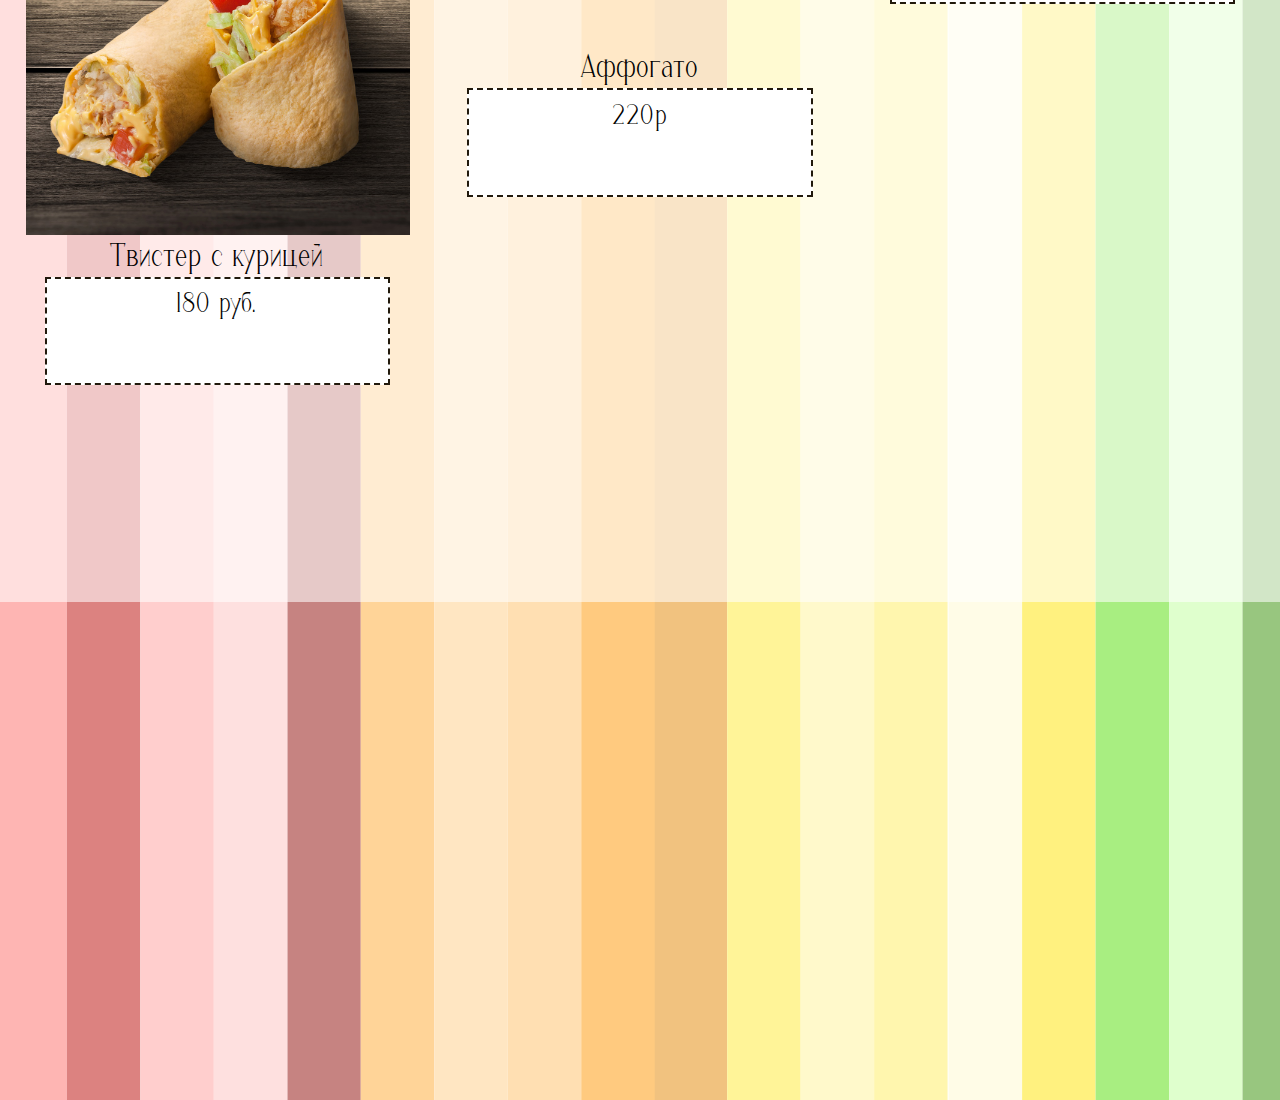
==== commit 108ae8c1: "adwad" ====
--- a/cakes.html
+++ b/cakes.html
@@ -5,7 +5,23 @@
     <meta name="viewport" content="width=device-width, initial-scale=1.0">
     <title>Главная</title>
     <link rel="stylesheet" href="styles.css">
-    
+    <!-- Yandex.Metrika counter -->
+<script type="text/javascript" >
+    (function(m,e,t,r,i,k,a){m[i]=m[i]||function(){(m[i].a=m[i].a||[]).push(arguments)};
+    m[i].l=1*new Date();
+    for (var j = 0; j < document.scripts.length; j++) {if (document.scripts[j].src === r) { return; }}
+    k=e.createElement(t),a=e.getElementsByTagName(t)[0],k.async=1,k.src=r,a.parentNode.insertBefore(k,a)})
+    (window, document, "script", "https://mc.yandex.ru/metrika/tag.js", "ym");
+ 
+    ym(98351189, "init", {
+         clickmap:true,
+         trackLinks:true,
+         accurateTrackBounce:true,
+         webvisor:true
+    });
+ </script>
+ <noscript><div><img src="https://mc.yandex.ru/watch/98351189" style="position:absolute; left:-9999px;" alt="" /></div></noscript>
+ <!-- /Yandex.Metrika counter -->
 </head>
 <body style="background-image: url(images/e762bebd8fa941da0a6b1984aae99324.png);">
 
@@ -15,6 +31,7 @@
     <div class="am" ><a href="index.html" id="glavnaya" align="center"><b id="vernutsya">Вернуться<br>на<br>главную</b></a></div>
     <div class="classicLogo" align="center" id="classicCof" style="margin:5% auto; width: auto;background-color:  white;box-shadow: 0 6px 4px -4px rgba(0, 0, 0, 0.5)">ДЕСЕРТЫ</div>
 <div class="classicCake" style="background-color: rgba(255, 255, 255, 0.564)">       
+
         <div class="classicCard"><div class="imgCake" style="background-image: url(images/pirozhnoe-sitsilijskaya-kanolo-2-1.jpg)"></div><div class="descriptionC" align="center"><div class="coffeeName">Сицилийская канноли</div><div class="coffeeDescription">280р</div></div></div>
         <!-- <div class="classicCard"><div class="imgCake" style="background-image: url(images/Tort_Yagodnyj_miks_s_maskarpone_1610_kg_14_porcz4_DF-0.jpg);"></div><div class="description" align="center"><div class="coffeeName">Микс маскарпоне с ягодами</div><div class="coffeeDescription"><div>240р</div><div class="titata"></div></div></div></div> -->
         <!-- <div class="classicCard"><div class="imgCake" style="background-image: url(images/chizkejk_klubnichnyj_1_56_kg.jpg)"></div><div class="description" align="center"><div class="coffeeName">Клубничный чизкейк</div><div class="coffeeDescription"><div>240р</div><div class="titata"></div></div></div></div> -->
@@ -34,11 +51,12 @@
         <!-- <div class="classicCard"><div class="imgCake" style="background-image: url(images/tort-smetannik-12p-0.jpg)"></div><div class="descriptionC" align="center"><div class="coffeeName">Сметанник</div><div class="coffeeDescription"><div>210 руб.</div><div class="titata"></div></div></div></div> -->
         <!-- <div class="classicCard"><div class="imgCake" style="background-image: url(images/tartaletka_malinovaya-0.jpg)"></div><div class="descriptionC" align="center"><div class="coffeeName">Тарталетка с малиной</div><div class="coffeeDescription"><div>210 руб.</div><div class="titata">Постная и самое главное мега вкусная тарталетка</div></div></div></div> -->
         <!-- <div class="classicCard"><div class="imgCake" style="background-image: url(images/f35ddae2199bd16170cbde7e03fb8c80-1100x825.jpg)"></div><div class="descriptionC" align="center"><div class="coffeeName">Тарталетка с фисташкой и малиной</div><div class="coffeeDescription"><p><br>210 руб.<br><br></p></div></div></div> -->
-        <div class="classicCard"><div class="imgCake" style="background-image: url(images/ponchik-s-rozovoj-glazuryu-i-posypkoj-iz-belogo-shokolada-320x320.jpg)"></div><div class="descriptionC" align="center"><div class="coffeeName">Пончик с панакотой</div><div class="coffeeDescription"><p><br>110 руб.<br><br>Раф, который хочет почувствовать себя на курорте. Летний, свежий и сладкий.</p></div></div></div>
+        <div class="classicCard"><div class="imgCake" style="background-image: url(images/ponchik-s-rozovoj-glazuryu-i-posypkoj-iz-belogo-shokolada-320x320.jpg)"></div><div class="descriptionC" align="center"><div class="coffeeName">Пончик с панакотой</div><div class="coffeeDescription"><p><br>110 р</div></div></div>
         <!-- <div class="classicCard"><div class="imgCake" style="background-image: url(images/ponchik-s-malinovoj-nachinkoj-konditerskoj-rozovoj-glazuryu-1.jpg)"></div><div class="descriptionC" align="center"><div class="coffeeName">Пончик с малиной</div><div class="coffeeDescription"><div>110 руб.</div><div class="titata">Взрывной дуэт,,, Этот пончик станет настоящим хитом в компании чашечки кофе</div></div></div></div> -->
 
         <!-- <div class="classicCard"><div class="imgCake" style="background-image: url(images/5f8c5eb36c6157.45694223.jpg)"></div><div class="descriptionC" align="center"><div class="coffeeName">Сэндвич курицей</div><div class="coffeeDescription"><div>180 руб.</div><div class="titata"></div></div></div></div> -->
         <div class="classicCard"><div class="imgCake" style="background-image: url(images/CrpiopDihv0.jpg)"></div><div class="descriptionC" align="center"><div class="coffeeName">Твистер с курицей</div><div class="coffeeDescription"><div>180 руб.</div><div class="titata"></div></div></div></div>
+        <div class="classicCard"><div class="imgCoffee" style="background-image: url(images/affogato.jpg)"></div><div class="description" align="center"><div class="coffeeName">Аффогато</div><div class="coffeeDescription"><div>220р</div><div class="titata"></div></div></div></div>
 
 
         <!-- <div class="classicCard"><div class="imgCake" style="background-image: url(images/kruassan-otpechennyj-s-vetchinoj-i-syrom-2-0.jpg)"></div><div class="descriptionC" align="center"><div class="coffeeName">Круассан с сыром и ветчиной</div><div class="coffeeDescription"><p><br>180 руб.</p></div></div></div> -->
--- a/styles.css
+++ b/styles.css
@@ -270,7 +270,7 @@
     column-gap: 3%;
     row-gap: 2%;
         grid-template-columns: repeat(3,30%);
-        grid-template-rows: 23% 23% 23% 23%;
+        grid-template-rows: 30% 30% 30%;
         justify-content: center;
         width: 100%;
         margin-top: 1%;
@@ -300,7 +300,13 @@
     display: flex;
     flex-direction: column;
     font-family:LavanderiaC;
+    transition: 0.5s; /* Время эффекта */
     
+}
+
+
+.SiropCard:hover{
+    transform: scale(1.1); /* Увеличиваем масштаб */
 }
 .vseSiropy{
     display: grid;
@@ -367,6 +373,19 @@
             background-color: rgba(255, 255, 255, 0.564);
             border-top: dotted 7px rgb(146, 105, 160);
 }
+.Moloko{
+    display: grid;
+    column-gap: 5%;
+    row-gap: 1%;
+        grid-template-columns: 10% 10% 10% 10% 10% 10%;
+        grid-template-rows:  100;
+        justify-content: center;
+        width: auto;
+        margin-top: 1%;
+        height:20%;
+        background-color: rgba(255, 255, 255, 0.564);
+        border-top: dotted 7px rgb(255, 255, 255);
+}
 .imgCake{
     height:auto;
     background-position: 50%,50%; 
@@ -390,6 +409,7 @@
 aspect-ratio: 1 /1;
 background-position:  bottom;
 }
+
 .descriptionC{
     height:30%;
     padding: 0 5%;
@@ -845,7 +865,7 @@
     row-gap: 2%;
     height: auto;
         grid-template-columns: repeat(2,45%);
-        grid-template-rows: 18% 18% 18% 18% 18% ;
+        grid-template-rows: 23% 23% 23% 23%;
         justify-content: center;
         width: 100%;
         margin-top: 1%;
@@ -900,9 +920,12 @@
 
     .SiropCard{
         font-family:LavanderiaC;
-    }
-
-
+        transition: 0.5s; /* Время эффекта */
+    }
+
+    .SiropCard:hover{
+        transform: scale(1.1); /* Увеличиваем масштаб */
+    }
 
     .coffeeName2{
         height:auto;
@@ -974,6 +997,19 @@
                 background-color: rgba(255, 255, 255, 0.564);
                 border-top: dotted 7px rgb(146, 105, 160);
     }
+    .Moloko{
+        display: grid;
+        column-gap: 8%;
+        row-gap: 1%;
+            grid-template-columns: repeat(3, 25%);
+                grid-template-rows:  30% 30% 30%;
+                justify-content: center;
+                width: auto;
+                margin-top: 1%;
+                height:40%;
+                background-color: rgba(255, 255, 255, 0.564);
+                border-top: dotted 7px rgb(146, 105, 160);
+    }
     .comments{
         width:100%;height:20%;
     }
